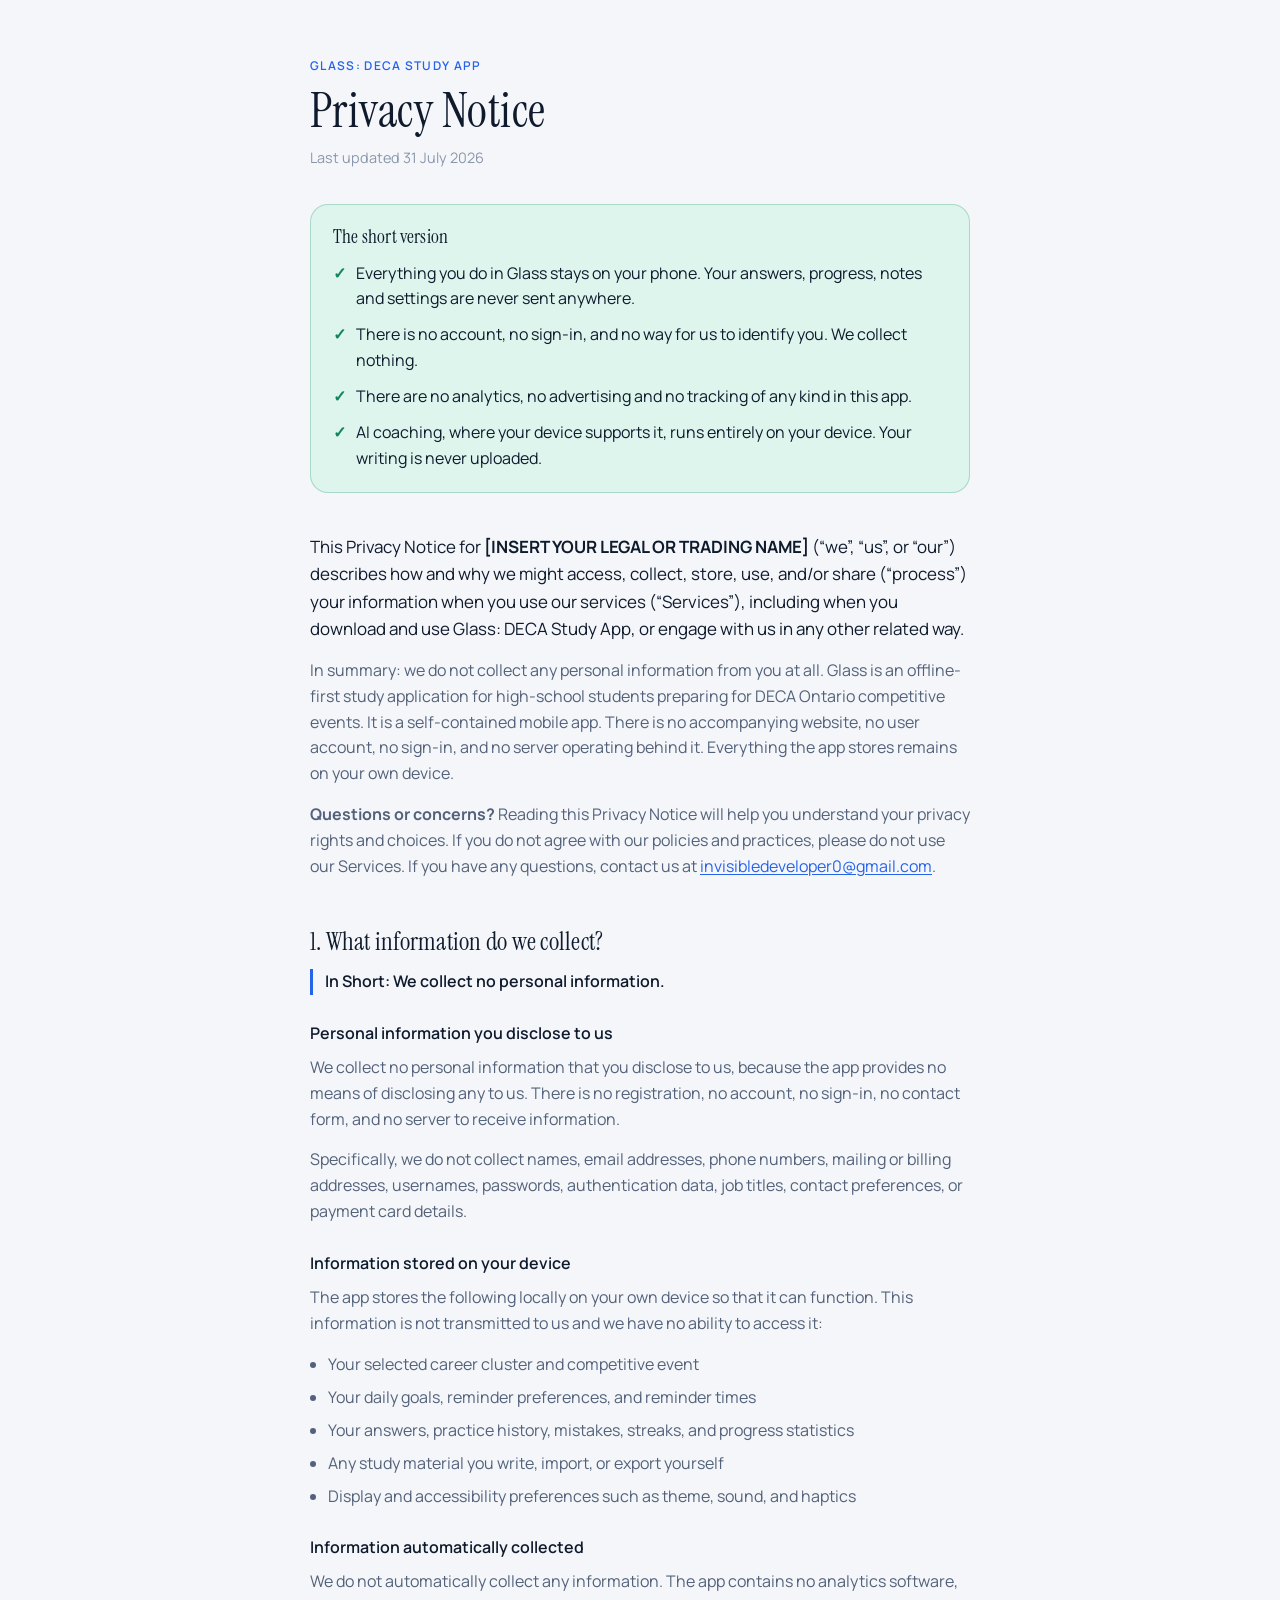
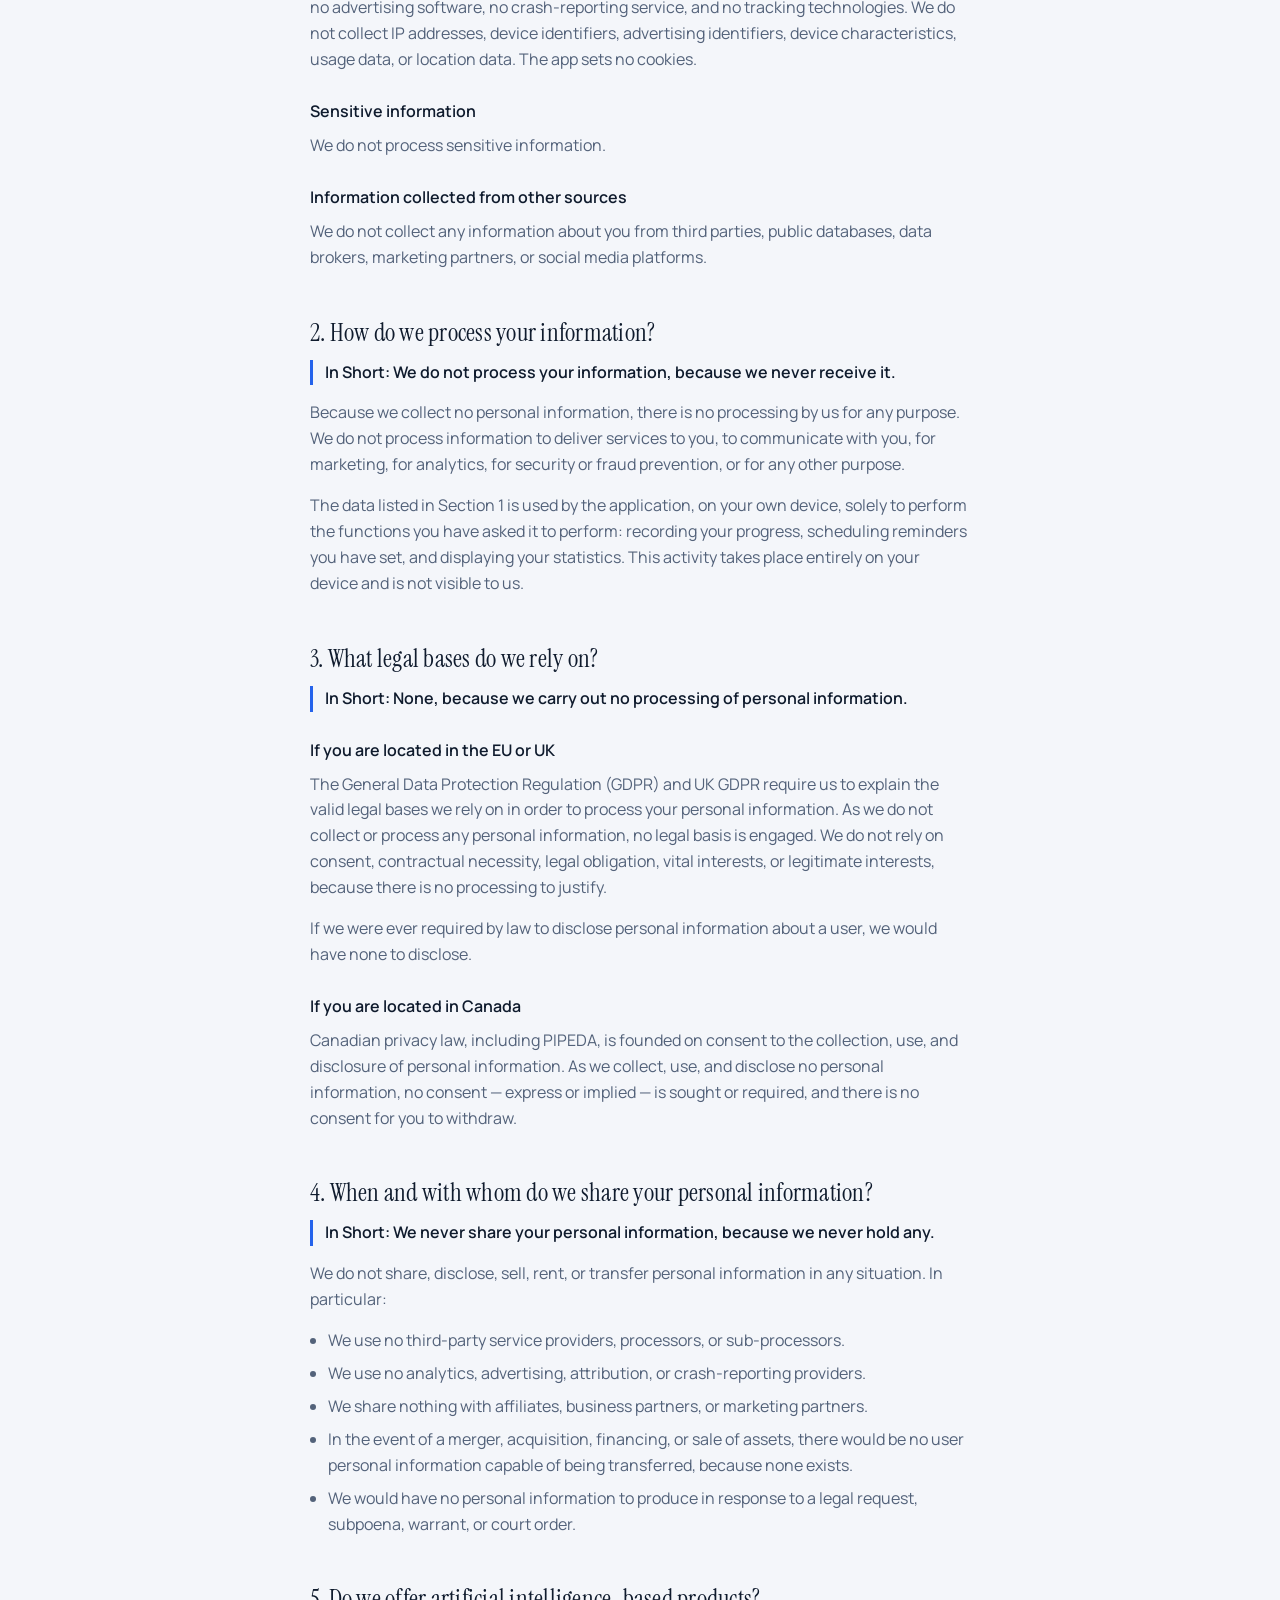
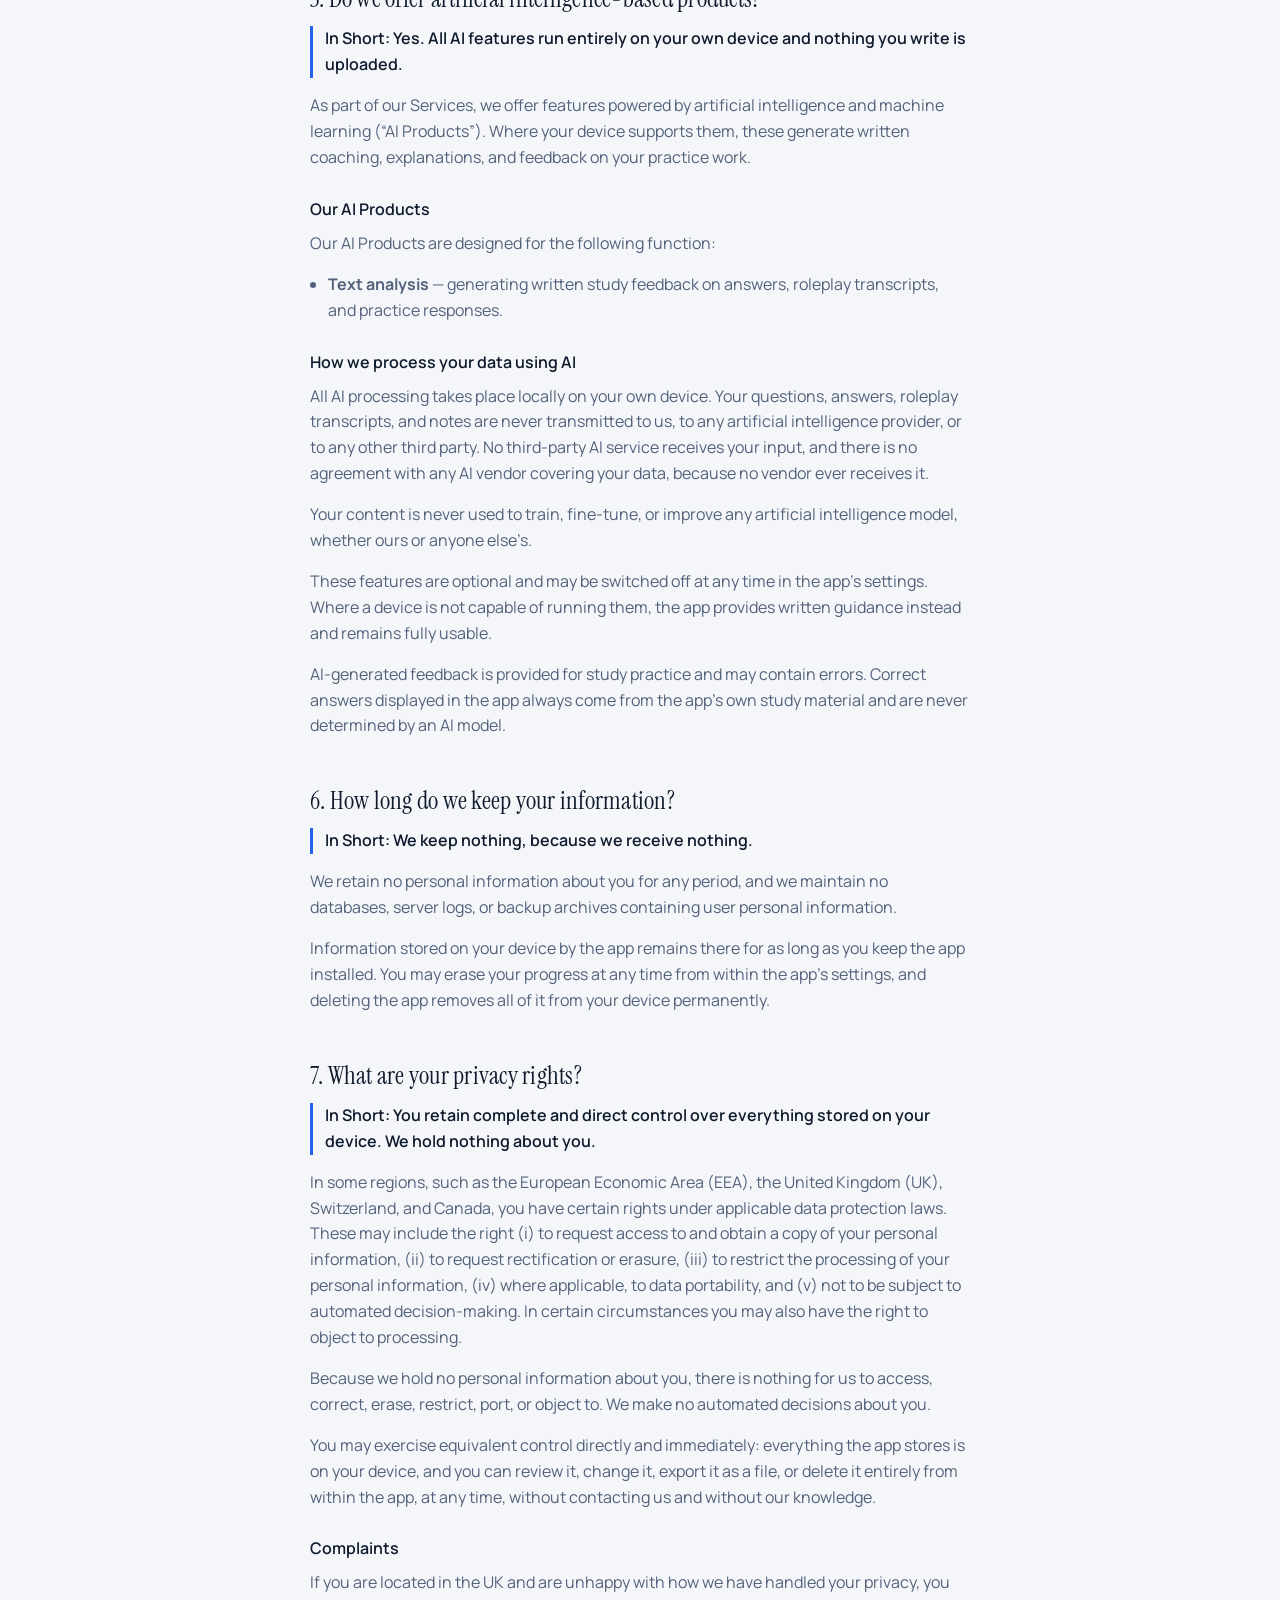
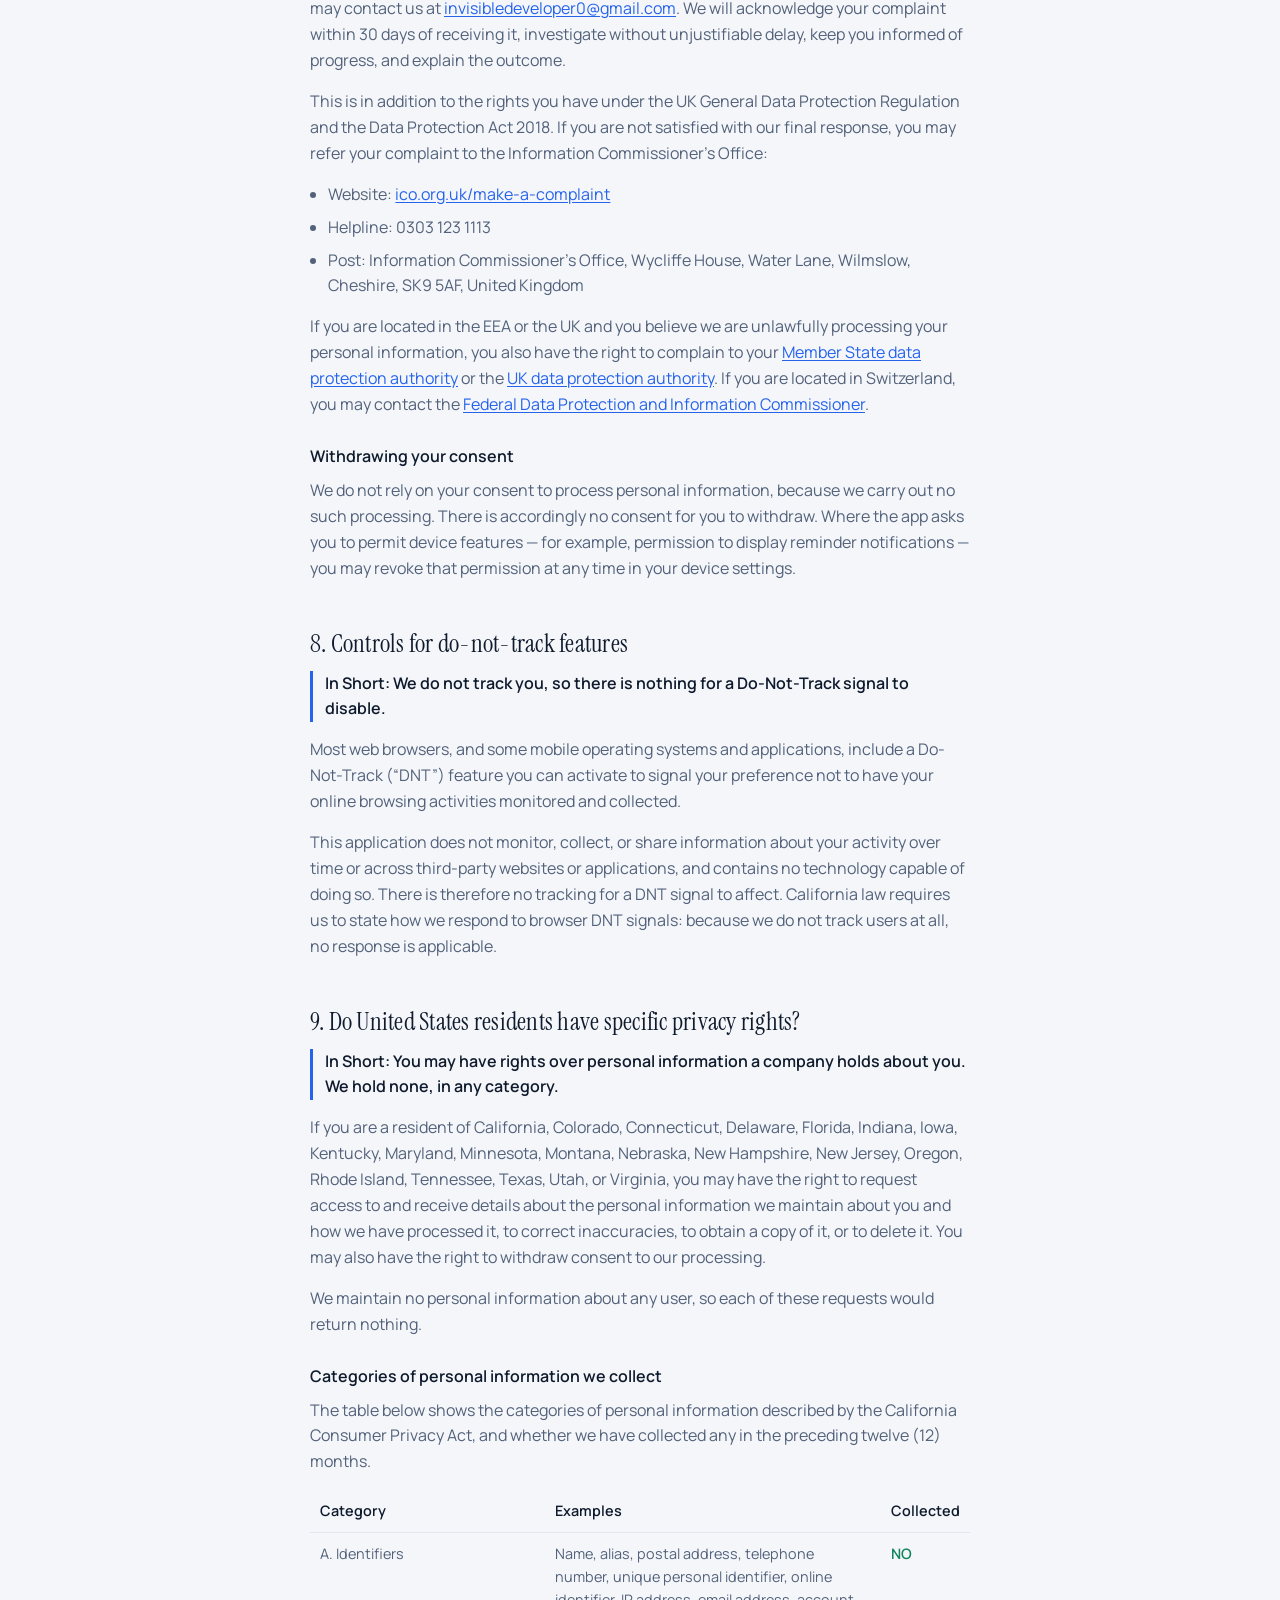
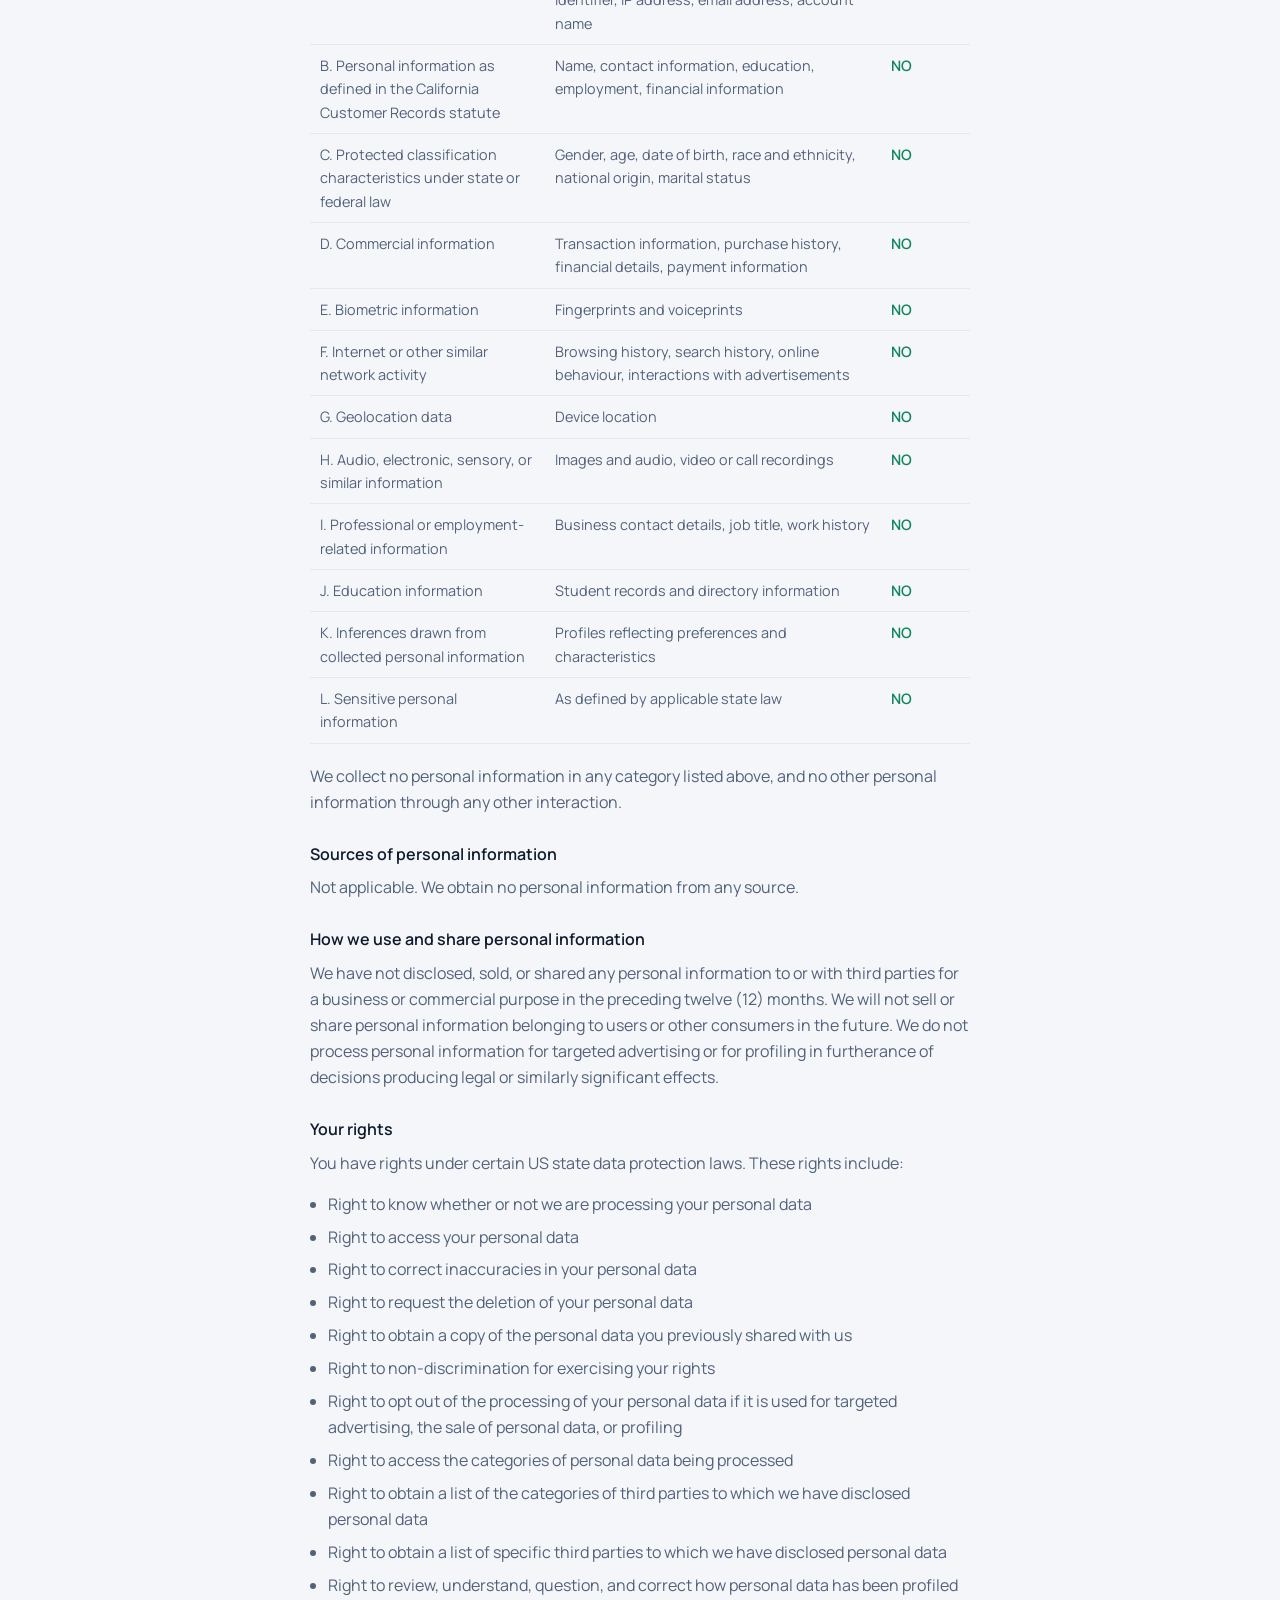
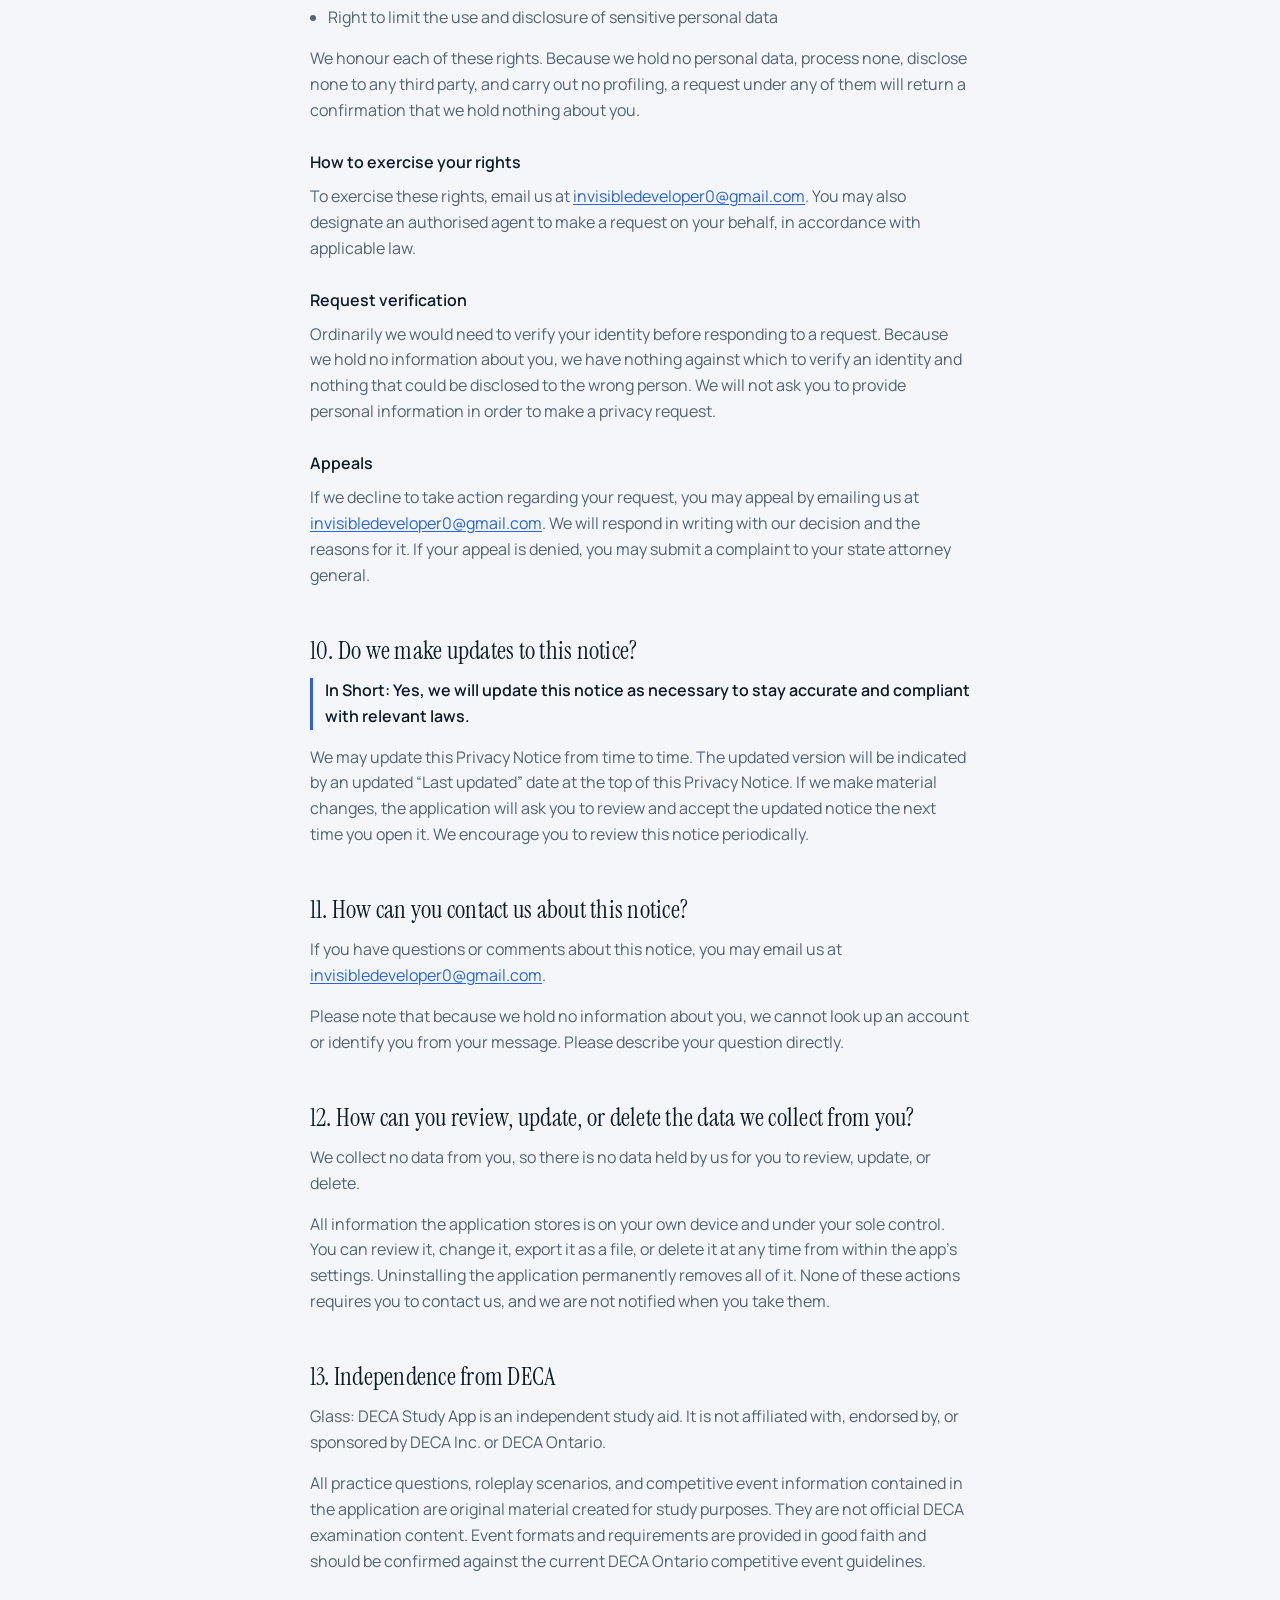
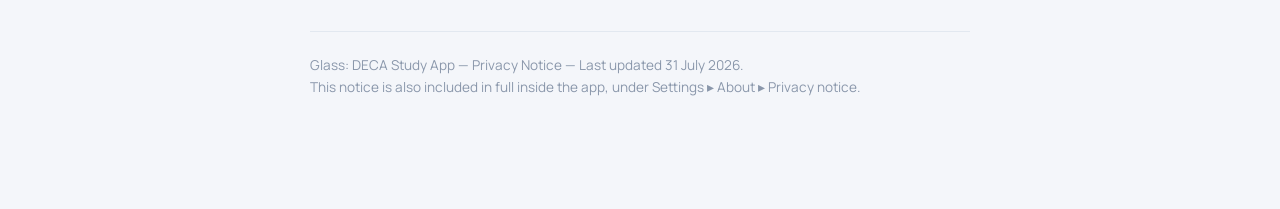
==== privacy.html @ b6ad626f "Add the privacy notice as a hosted page GitHub Pages serves this branch, so privacy.html is the publ" ====
<!doctype html>
<html lang="en">
<head>
<meta charset="utf-8">
<meta name="viewport" content="width=device-width, initial-scale=1, viewport-fit=cover">
<title>Privacy Notice — Glass: DECA Study App</title>
<meta name="description" content="Privacy notice for Glass, an offline-first DECA Ontario study app. We collect no personal information.">
<meta name="robots" content="index,follow">
<link rel="preconnect" href="https://fonts.googleapis.com">
<link rel="preconnect" href="https://fonts.gstatic.com" crossorigin>
<link href="https://fonts.googleapis.com/css2?family=Instrument+Serif&family=Manrope:wght@400;500;600&display=swap" rel="stylesheet">

<!-- Deliberately self-contained rather than linking /web/app.css. That file is
     the interactive preview's stylesheet and will change as the preview does;
     a privacy notice is a document Apple and users may load years from now and
     it should not be able to break. Tokens below are copied from
     Core/DesignSystem.swift, same as the preview's. -->
<style>
  :root {
    --canvas:#F4F6FA; --card:#FFFFFF; --stroke:#E2E8F0;
    --text-primary:#0F1B2D; --text-secondary:#53627A; --text-tertiary:#8A97AB;
    --accent:#2563EB; --success:#12855C; --success-soft:#DDF5EC;
    --display:'Instrument Serif',Didot,'Bodoni 72',Georgia,serif;
    --text:'Manrope',-apple-system,'SF Pro Text','Helvetica Neue',sans-serif;
  }
  @media (prefers-color-scheme: dark) {
    :root {
      --canvas:#0D1219; --card:#161E29; --stroke:#27313F;
      --text-primary:#F2F5F9; --text-secondary:#9AA8BC; --text-tertiary:#6C7A8D;
      --accent:#5B8DEF; --success:#34C793; --success-soft:#11312A;
    }
  }
  *,*::before,*::after { box-sizing:border-box; }
  html { -webkit-text-size-adjust:100%; }
  body {
    margin:0; background:var(--canvas); color:var(--text-secondary);
    font-family:var(--text); font-size:16px; line-height:1.62;
    -webkit-font-smoothing:antialiased;
  }
  .wrap { max-width:44rem; margin:0 auto; padding:56px 22px 96px; }

  .eyebrow {
    font-size:.75rem; font-weight:600; letter-spacing:.11em; text-transform:uppercase;
    color:var(--accent); margin:0 0 10px;
  }
  h1 {
    font-family:var(--display); font-weight:400; font-size:clamp(2.2rem,6vw,3rem);
    line-height:1.1; color:var(--text-primary); margin:0 0 8px; letter-spacing:.01em;
  }
  .updated { font-size:.9rem; color:var(--text-tertiary); margin:0 0 34px; }

  h2 {
    font-family:var(--display); font-weight:400; font-size:1.55rem; line-height:1.25;
    color:var(--text-primary); margin:46px 0 12px; letter-spacing:.01em;
  }
  h3 {
    font-size:1rem; font-weight:600; color:var(--text-primary); margin:26px 0 8px;
  }
  p { margin:0 0 15px; }
  a { color:var(--accent); text-decoration:underline; text-underline-offset:2px; word-break:break-word; }

  ul { margin:0 0 15px; padding-left:1.15rem; }
  li { margin:0 0 7px; }

  .short {
    background:var(--success-soft); border:1px solid color-mix(in srgb,var(--success) 26%,transparent);
    border-radius:18px; padding:20px 22px; margin:0 0 40px;
  }
  .short h2 { margin:0 0 12px; font-size:1.2rem; }
  .short ul { list-style:none; padding:0; margin:0; }
  .short li { display:flex; gap:10px; align-items:flex-start; margin-bottom:10px; color:var(--text-primary); }
  .short li::before { content:"✓"; color:var(--success); font-weight:700; flex:none; line-height:1.6; }
  .short li:last-child { margin-bottom:0; }

  .lede { font-size:1.06rem; color:var(--text-primary); }
  .inshort {
    font-weight:600; color:var(--text-primary);
    border-left:3px solid var(--accent); padding-left:12px; margin:0 0 15px;
  }

  table { width:100%; border-collapse:collapse; margin:14px 0 20px; font-size:.9rem; }
  th, td { text-align:left; padding:9px 10px; border-bottom:1px solid var(--stroke); vertical-align:top; }
  th { color:var(--text-primary); font-weight:600; }
  td.no { color:var(--success); font-weight:600; white-space:nowrap; }

  footer {
    margin-top:56px; padding-top:22px; border-top:1px solid var(--stroke);
    font-size:.85rem; color:var(--text-tertiary);
  }
  @media print { body { background:#fff; } .wrap { padding:0; max-width:none; } }
</style>
</head>
<body>
<main class="wrap">

  <p class="eyebrow">Glass: DECA Study App</p>
  <h1>Privacy Notice</h1>
  <p class="updated">Last updated 31 July 2026</p>

  <div class="short">
    <h2>The short version</h2>
    <ul>
      <li>Everything you do in Glass stays on your phone. Your answers, progress, notes and settings are never sent anywhere.</li>
      <li>There is no account, no sign-in, and no way for us to identify you. We collect nothing.</li>
      <li>There are no analytics, no advertising and no tracking of any kind in this app.</li>
      <li>AI coaching, where your device supports it, runs entirely on your device. Your writing is never uploaded.</li>
    </ul>
  </div>

  <p class="lede">This Privacy Notice for <strong>[INSERT YOUR LEGAL OR TRADING NAME]</strong> (“we”, “us”, or “our”) describes how and why we might access, collect, store, use, and/or share (“process”) your information when you use our services (“Services”), including when you download and use Glass: DECA Study App, or engage with us in any other related way.</p>

  <p>In summary: we do not collect any personal information from you at all. Glass is an offline-first study application for high-school students preparing for DECA Ontario competitive events. It is a self-contained mobile app. There is no accompanying website, no user account, no sign-in, and no server operating behind it. Everything the app stores remains on your own device.</p>

  <p><strong>Questions or concerns?</strong> Reading this Privacy Notice will help you understand your privacy rights and choices. If you do not agree with our policies and practices, please do not use our Services. If you have any questions, contact us at <a href="mailto:invisibledeveloper0@gmail.com">invisibledeveloper0@gmail.com</a>.</p>

  <h2>1. What information do we collect?</h2>
  <p class="inshort">In Short: We collect no personal information.</p>
  <h3>Personal information you disclose to us</h3>
  <p>We collect no personal information that you disclose to us, because the app provides no means of disclosing any to us. There is no registration, no account, no sign-in, no contact form, and no server to receive information.</p>
  <p>Specifically, we do not collect names, email addresses, phone numbers, mailing or billing addresses, usernames, passwords, authentication data, job titles, contact preferences, or payment card details.</p>
  <h3>Information stored on your device</h3>
  <p>The app stores the following locally on your own device so that it can function. This information is not transmitted to us and we have no ability to access it:</p>
  <ul>
    <li>Your selected career cluster and competitive event</li>
    <li>Your daily goals, reminder preferences, and reminder times</li>
    <li>Your answers, practice history, mistakes, streaks, and progress statistics</li>
    <li>Any study material you write, import, or export yourself</li>
    <li>Display and accessibility preferences such as theme, sound, and haptics</li>
  </ul>
  <h3>Information automatically collected</h3>
  <p>We do not automatically collect any information. The app contains no analytics software, no advertising software, no crash-reporting service, and no tracking technologies. We do not collect IP addresses, device identifiers, advertising identifiers, device characteristics, usage data, or location data. The app sets no cookies.</p>
  <h3>Sensitive information</h3>
  <p>We do not process sensitive information.</p>
  <h3>Information collected from other sources</h3>
  <p>We do not collect any information about you from third parties, public databases, data brokers, marketing partners, or social media platforms.</p>

  <h2>2. How do we process your information?</h2>
  <p class="inshort">In Short: We do not process your information, because we never receive it.</p>
  <p>Because we collect no personal information, there is no processing by us for any purpose. We do not process information to deliver services to you, to communicate with you, for marketing, for analytics, for security or fraud prevention, or for any other purpose.</p>
  <p>The data listed in Section 1 is used by the application, on your own device, solely to perform the functions you have asked it to perform: recording your progress, scheduling reminders you have set, and displaying your statistics. This activity takes place entirely on your device and is not visible to us.</p>

  <h2>3. What legal bases do we rely on?</h2>
  <p class="inshort">In Short: None, because we carry out no processing of personal information.</p>
  <h3>If you are located in the EU or UK</h3>
  <p>The General Data Protection Regulation (GDPR) and UK GDPR require us to explain the valid legal bases we rely on in order to process your personal information. As we do not collect or process any personal information, no legal basis is engaged. We do not rely on consent, contractual necessity, legal obligation, vital interests, or legitimate interests, because there is no processing to justify.</p>
  <p>If we were ever required by law to disclose personal information about a user, we would have none to disclose.</p>
  <h3>If you are located in Canada</h3>
  <p>Canadian privacy law, including PIPEDA, is founded on consent to the collection, use, and disclosure of personal information. As we collect, use, and disclose no personal information, no consent — express or implied — is sought or required, and there is no consent for you to withdraw.</p>

  <h2>4. When and with whom do we share your personal information?</h2>
  <p class="inshort">In Short: We never share your personal information, because we never hold any.</p>
  <p>We do not share, disclose, sell, rent, or transfer personal information in any situation. In particular:</p>
  <ul>
    <li>We use no third-party service providers, processors, or sub-processors.</li>
    <li>We use no analytics, advertising, attribution, or crash-reporting providers.</li>
    <li>We share nothing with affiliates, business partners, or marketing partners.</li>
    <li>In the event of a merger, acquisition, financing, or sale of assets, there would be no user personal information capable of being transferred, because none exists.</li>
    <li>We would have no personal information to produce in response to a legal request, subpoena, warrant, or court order.</li>
  </ul>

  <h2>5. Do we offer artificial intelligence-based products?</h2>
  <p class="inshort">In Short: Yes. All AI features run entirely on your own device and nothing you write is uploaded.</p>
  <p>As part of our Services, we offer features powered by artificial intelligence and machine learning (“AI Products”). Where your device supports them, these generate written coaching, explanations, and feedback on your practice work.</p>
  <h3>Our AI Products</h3>
  <p>Our AI Products are designed for the following function:</p>
  <ul><li><strong>Text analysis</strong> — generating written study feedback on answers, roleplay transcripts, and practice responses.</li></ul>
  <h3>How we process your data using AI</h3>
  <p>All AI processing takes place locally on your own device. Your questions, answers, roleplay transcripts, and notes are never transmitted to us, to any artificial intelligence provider, or to any other third party. No third-party AI service receives your input, and there is no agreement with any AI vendor covering your data, because no vendor ever receives it.</p>
  <p>Your content is never used to train, fine-tune, or improve any artificial intelligence model, whether ours or anyone else’s.</p>
  <p>These features are optional and may be switched off at any time in the app’s settings. Where a device is not capable of running them, the app provides written guidance instead and remains fully usable.</p>
  <p>AI-generated feedback is provided for study practice and may contain errors. Correct answers displayed in the app always come from the app’s own study material and are never determined by an AI model.</p>

  <h2>6. How long do we keep your information?</h2>
  <p class="inshort">In Short: We keep nothing, because we receive nothing.</p>
  <p>We retain no personal information about you for any period, and we maintain no databases, server logs, or backup archives containing user personal information.</p>
  <p>Information stored on your device by the app remains there for as long as you keep the app installed. You may erase your progress at any time from within the app’s settings, and deleting the app removes all of it from your device permanently.</p>

  <h2>7. What are your privacy rights?</h2>
  <p class="inshort">In Short: You retain complete and direct control over everything stored on your device. We hold nothing about you.</p>
  <p>In some regions, such as the European Economic Area (EEA), the United Kingdom (UK), Switzerland, and Canada, you have certain rights under applicable data protection laws. These may include the right (i) to request access to and obtain a copy of your personal information, (ii) to request rectification or erasure, (iii) to restrict the processing of your personal information, (iv) where applicable, to data portability, and (v) not to be subject to automated decision-making. In certain circumstances you may also have the right to object to processing.</p>
  <p>Because we hold no personal information about you, there is nothing for us to access, correct, erase, restrict, port, or object to. We make no automated decisions about you.</p>
  <p>You may exercise equivalent control directly and immediately: everything the app stores is on your device, and you can review it, change it, export it as a file, or delete it entirely from within the app, at any time, without contacting us and without our knowledge.</p>
  <h3>Complaints</h3>
  <p>If you are located in the UK and are unhappy with how we have handled your privacy, you may contact us at <a href="mailto:invisibledeveloper0@gmail.com">invisibledeveloper0@gmail.com</a>. We will acknowledge your complaint within 30 days of receiving it, investigate without unjustifiable delay, keep you informed of progress, and explain the outcome.</p>
  <p>This is in addition to the rights you have under the UK General Data Protection Regulation and the Data Protection Act 2018. If you are not satisfied with our final response, you may refer your complaint to the Information Commissioner’s Office:</p>
  <ul>
    <li>Website: <a href="https://ico.org.uk/make-a-complaint" rel="noopener">ico.org.uk/make-a-complaint</a></li>
    <li>Helpline: 0303 123 1113</li>
    <li>Post: Information Commissioner’s Office, Wycliffe House, Water Lane, Wilmslow, Cheshire, SK9 5AF, United Kingdom</li>
  </ul>
  <p>If you are located in the EEA or the UK and you believe we are unlawfully processing your personal information, you also have the right to complain to your <a href="https://ec.europa.eu/justice/data-protection/bodies/authorities/index_en.htm" rel="noopener">Member State data protection authority</a> or the <a href="https://ico.org.uk/make-a-complaint/data-protection-complaints/" rel="noopener">UK data protection authority</a>. If you are located in Switzerland, you may contact the <a href="https://www.edoeb.admin.ch/edoeb/en/home.html" rel="noopener">Federal Data Protection and Information Commissioner</a>.</p>
  <h3>Withdrawing your consent</h3>
  <p>We do not rely on your consent to process personal information, because we carry out no such processing. There is accordingly no consent for you to withdraw. Where the app asks you to permit device features — for example, permission to display reminder notifications — you may revoke that permission at any time in your device settings.</p>

  <h2>8. Controls for do-not-track features</h2>
  <p class="inshort">In Short: We do not track you, so there is nothing for a Do-Not-Track signal to disable.</p>
  <p>Most web browsers, and some mobile operating systems and applications, include a Do-Not-Track (“DNT”) feature you can activate to signal your preference not to have your online browsing activities monitored and collected.</p>
  <p>This application does not monitor, collect, or share information about your activity over time or across third-party websites or applications, and contains no technology capable of doing so. There is therefore no tracking for a DNT signal to affect. California law requires us to state how we respond to browser DNT signals: because we do not track users at all, no response is applicable.</p>

  <h2>9. Do United States residents have specific privacy rights?</h2>
  <p class="inshort">In Short: You may have rights over personal information a company holds about you. We hold none, in any category.</p>
  <p>If you are a resident of California, Colorado, Connecticut, Delaware, Florida, Indiana, Iowa, Kentucky, Maryland, Minnesota, Montana, Nebraska, New Hampshire, New Jersey, Oregon, Rhode Island, Tennessee, Texas, Utah, or Virginia, you may have the right to request access to and receive details about the personal information we maintain about you and how we have processed it, to correct inaccuracies, to obtain a copy of it, or to delete it. You may also have the right to withdraw consent to our processing.</p>
  <p>We maintain no personal information about any user, so each of these requests would return nothing.</p>
  <h3>Categories of personal information we collect</h3>
  <p>The table below shows the categories of personal information described by the California Consumer Privacy Act, and whether we have collected any in the preceding twelve (12) months.</p>
  <table>
    <thead><tr><th>Category</th><th>Examples</th><th>Collected</th></tr></thead>
    <tbody>
      <tr><td>A. Identifiers</td><td>Name, alias, postal address, telephone number, unique personal identifier, online identifier, IP address, email address, account name</td><td class="no">NO</td></tr>
      <tr><td>B. Personal information as defined in the California Customer Records statute</td><td>Name, contact information, education, employment, financial information</td><td class="no">NO</td></tr>
      <tr><td>C. Protected classification characteristics under state or federal law</td><td>Gender, age, date of birth, race and ethnicity, national origin, marital status</td><td class="no">NO</td></tr>
      <tr><td>D. Commercial information</td><td>Transaction information, purchase history, financial details, payment information</td><td class="no">NO</td></tr>
      <tr><td>E. Biometric information</td><td>Fingerprints and voiceprints</td><td class="no">NO</td></tr>
      <tr><td>F. Internet or other similar network activity</td><td>Browsing history, search history, online behaviour, interactions with advertisements</td><td class="no">NO</td></tr>
      <tr><td>G. Geolocation data</td><td>Device location</td><td class="no">NO</td></tr>
      <tr><td>H. Audio, electronic, sensory, or similar information</td><td>Images and audio, video or call recordings</td><td class="no">NO</td></tr>
      <tr><td>I. Professional or employment-related information</td><td>Business contact details, job title, work history</td><td class="no">NO</td></tr>
      <tr><td>J. Education information</td><td>Student records and directory information</td><td class="no">NO</td></tr>
      <tr><td>K. Inferences drawn from collected personal information</td><td>Profiles reflecting preferences and characteristics</td><td class="no">NO</td></tr>
      <tr><td>L. Sensitive personal information</td><td>As defined by applicable state law</td><td class="no">NO</td></tr>
    </tbody>
  </table>
  <p>We collect no personal information in any category listed above, and no other personal information through any other interaction.</p>
  <h3>Sources of personal information</h3>
  <p>Not applicable. We obtain no personal information from any source.</p>
  <h3>How we use and share personal information</h3>
  <p>We have not disclosed, sold, or shared any personal information to or with third parties for a business or commercial purpose in the preceding twelve (12) months. We will not sell or share personal information belonging to users or other consumers in the future. We do not process personal information for targeted advertising or for profiling in furtherance of decisions producing legal or similarly significant effects.</p>
  <h3>Your rights</h3>
  <p>You have rights under certain US state data protection laws. These rights include:</p>
  <ul>
    <li>Right to know whether or not we are processing your personal data</li>
    <li>Right to access your personal data</li>
    <li>Right to correct inaccuracies in your personal data</li>
    <li>Right to request the deletion of your personal data</li>
    <li>Right to obtain a copy of the personal data you previously shared with us</li>
    <li>Right to non-discrimination for exercising your rights</li>
    <li>Right to opt out of the processing of your personal data if it is used for targeted advertising, the sale of personal data, or profiling</li>
    <li>Right to access the categories of personal data being processed</li>
    <li>Right to obtain a list of the categories of third parties to which we have disclosed personal data</li>
    <li>Right to obtain a list of specific third parties to which we have disclosed personal data</li>
    <li>Right to review, understand, question, and correct how personal data has been profiled</li>
    <li>Right to limit the use and disclosure of sensitive personal data</li>
  </ul>
  <p>We honour each of these rights. Because we hold no personal data, process none, disclose none to any third party, and carry out no profiling, a request under any of them will return a confirmation that we hold nothing about you.</p>
  <h3>How to exercise your rights</h3>
  <p>To exercise these rights, email us at <a href="mailto:invisibledeveloper0@gmail.com">invisibledeveloper0@gmail.com</a>. You may also designate an authorised agent to make a request on your behalf, in accordance with applicable law.</p>
  <h3>Request verification</h3>
  <p>Ordinarily we would need to verify your identity before responding to a request. Because we hold no information about you, we have nothing against which to verify an identity and nothing that could be disclosed to the wrong person. We will not ask you to provide personal information in order to make a privacy request.</p>
  <h3>Appeals</h3>
  <p>If we decline to take action regarding your request, you may appeal by emailing us at <a href="mailto:invisibledeveloper0@gmail.com">invisibledeveloper0@gmail.com</a>. We will respond in writing with our decision and the reasons for it. If your appeal is denied, you may submit a complaint to your state attorney general.</p>

  <h2>10. Do we make updates to this notice?</h2>
  <p class="inshort">In Short: Yes, we will update this notice as necessary to stay accurate and compliant with relevant laws.</p>
  <p>We may update this Privacy Notice from time to time. The updated version will be indicated by an updated “Last updated” date at the top of this Privacy Notice. If we make material changes, the application will ask you to review and accept the updated notice the next time you open it. We encourage you to review this notice periodically.</p>

  <h2>11. How can you contact us about this notice?</h2>
  <p>If you have questions or comments about this notice, you may email us at <a href="mailto:invisibledeveloper0@gmail.com">invisibledeveloper0@gmail.com</a>.</p>
  <p>Please note that because we hold no information about you, we cannot look up an account or identify you from your message. Please describe your question directly.</p>

  <h2>12. How can you review, update, or delete the data we collect from you?</h2>
  <p>We collect no data from you, so there is no data held by us for you to review, update, or delete.</p>
  <p>All information the application stores is on your own device and under your sole control. You can review it, change it, export it as a file, or delete it at any time from within the app’s settings. Uninstalling the application permanently removes all of it. None of these actions requires you to contact us, and we are not notified when you take them.</p>

  <h2>13. Independence from DECA</h2>
  <p>Glass: DECA Study App is an independent study aid. It is not affiliated with, endorsed by, or sponsored by DECA Inc. or DECA Ontario.</p>
  <p>All practice questions, roleplay scenarios, and competitive event information contained in the application are original material created for study purposes. They are not official DECA examination content. Event formats and requirements are provided in good faith and should be confirmed against the current DECA Ontario competitive event guidelines.</p>

  <footer>
    <p>Glass: DECA Study App — Privacy Notice — Last updated 31 July 2026.<br>
    This notice is also included in full inside the app, under Settings ▸ About ▸ Privacy notice.</p>
  </footer>

</main>
</body>
</html>
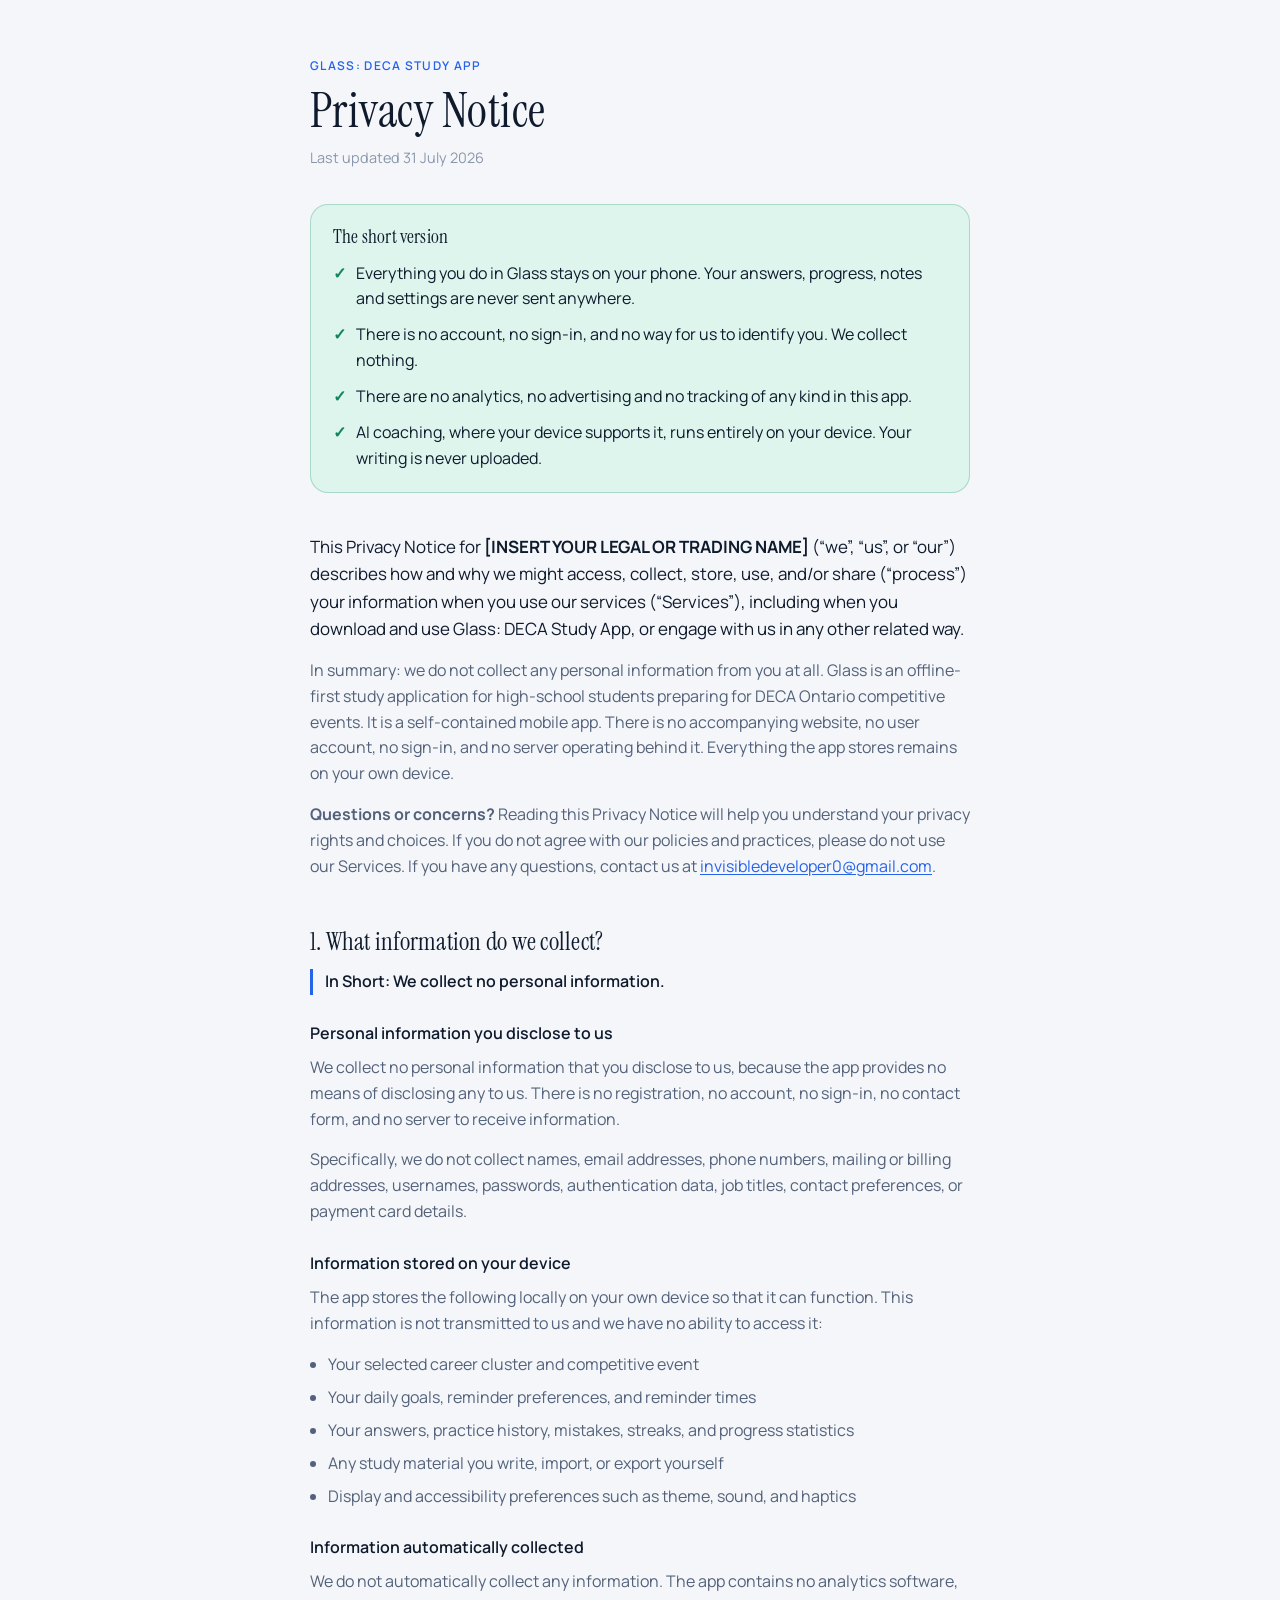
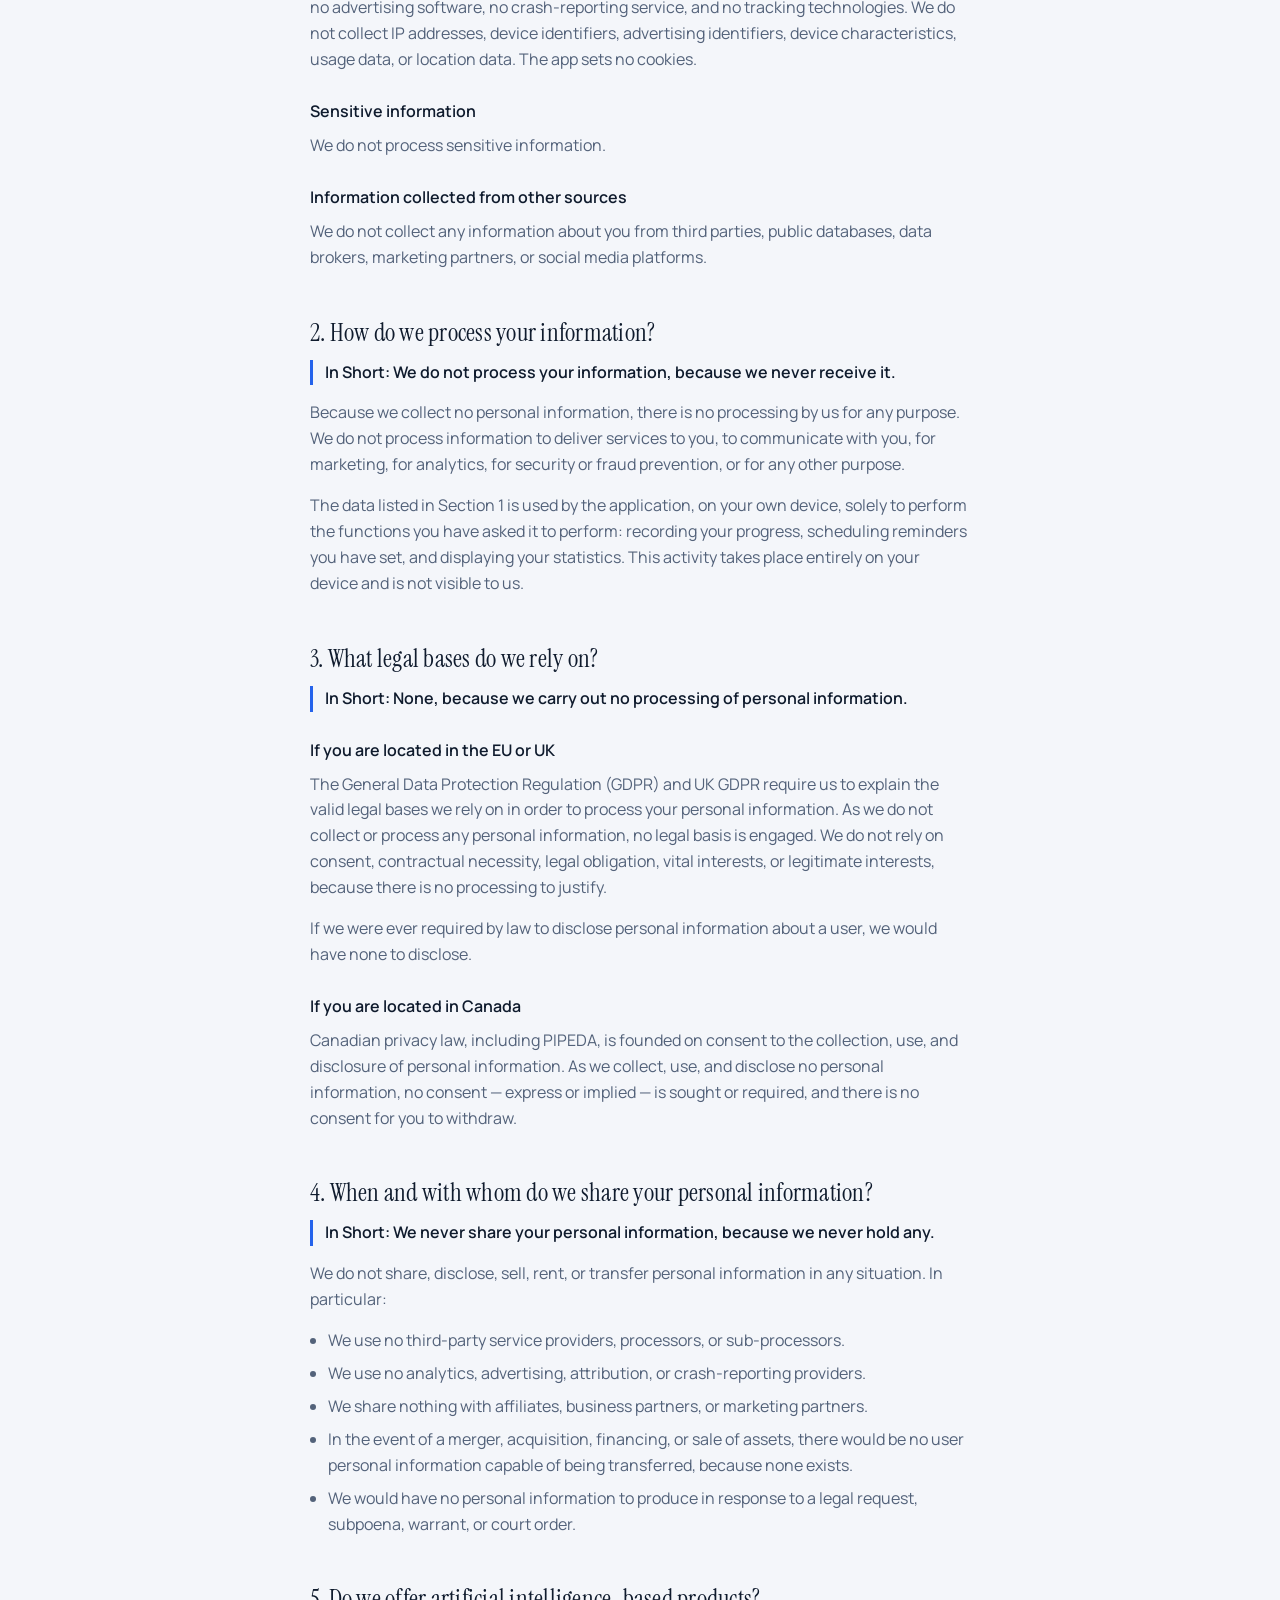
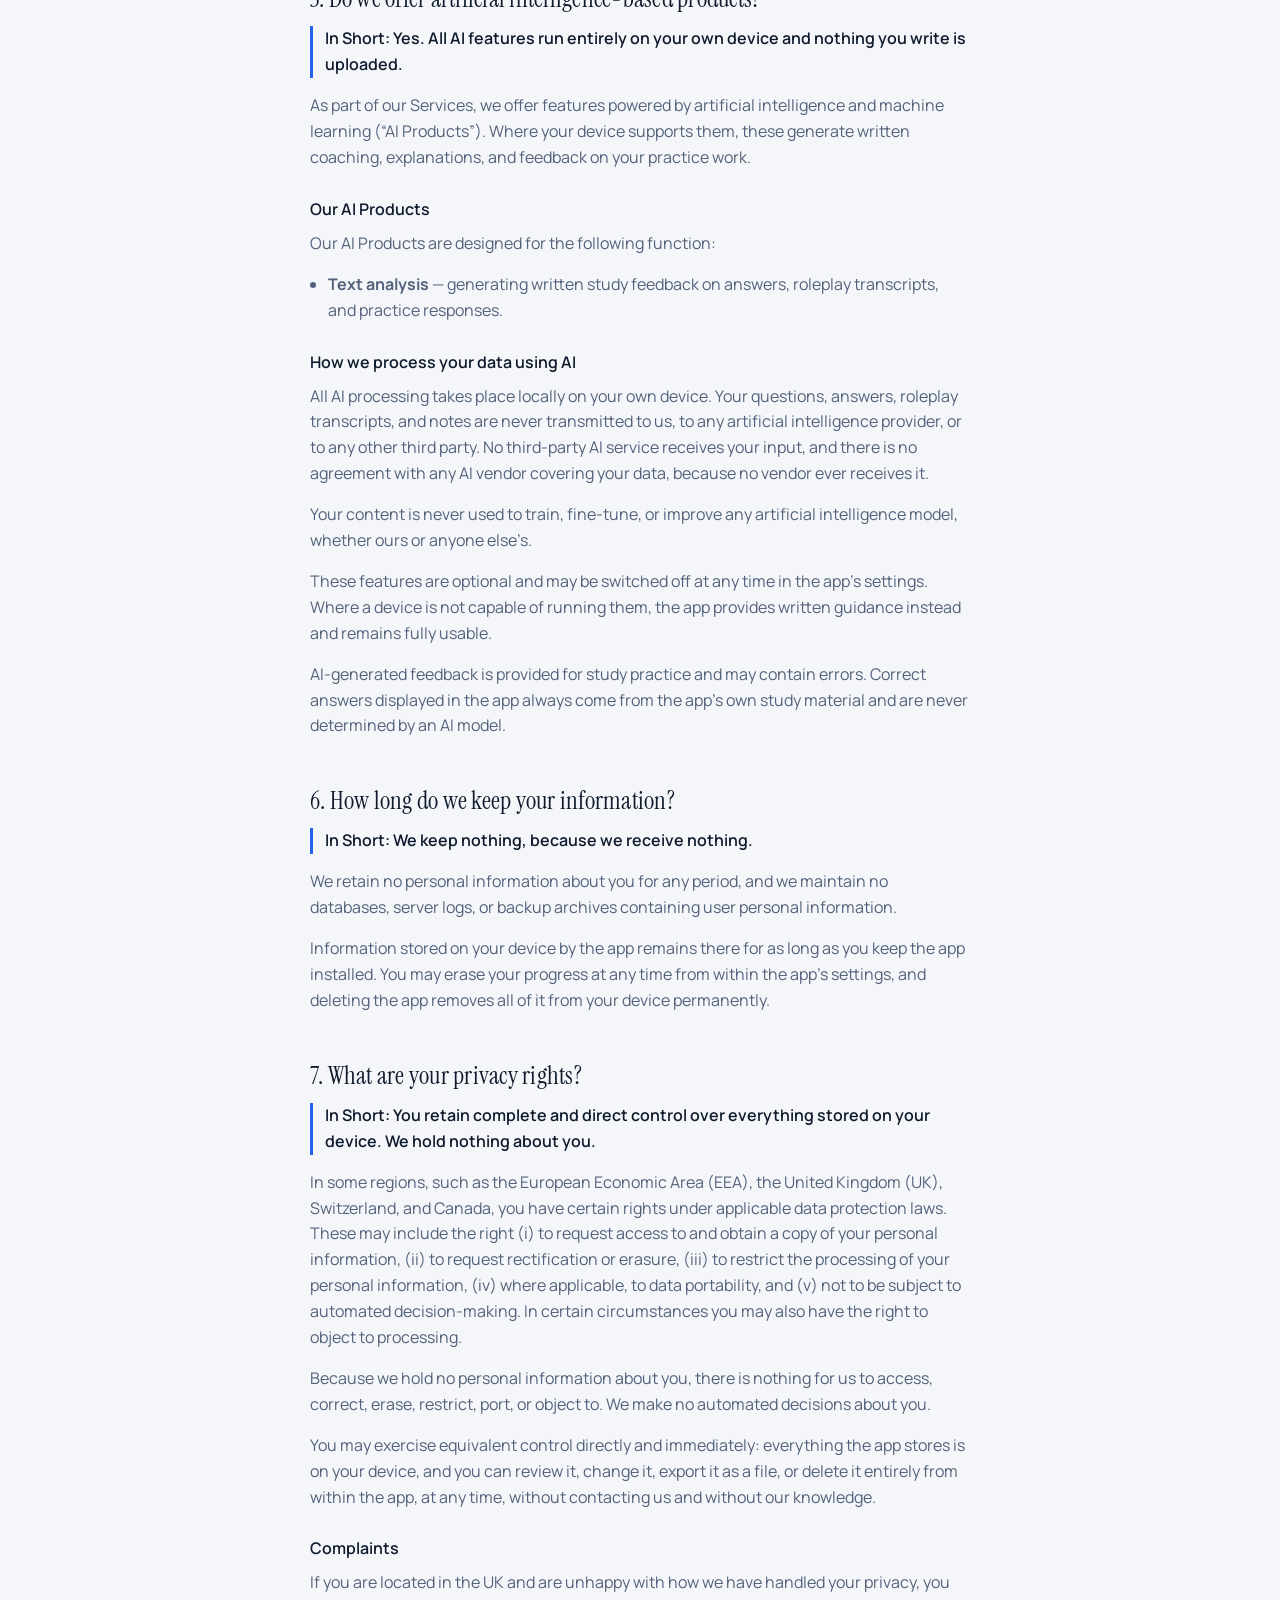
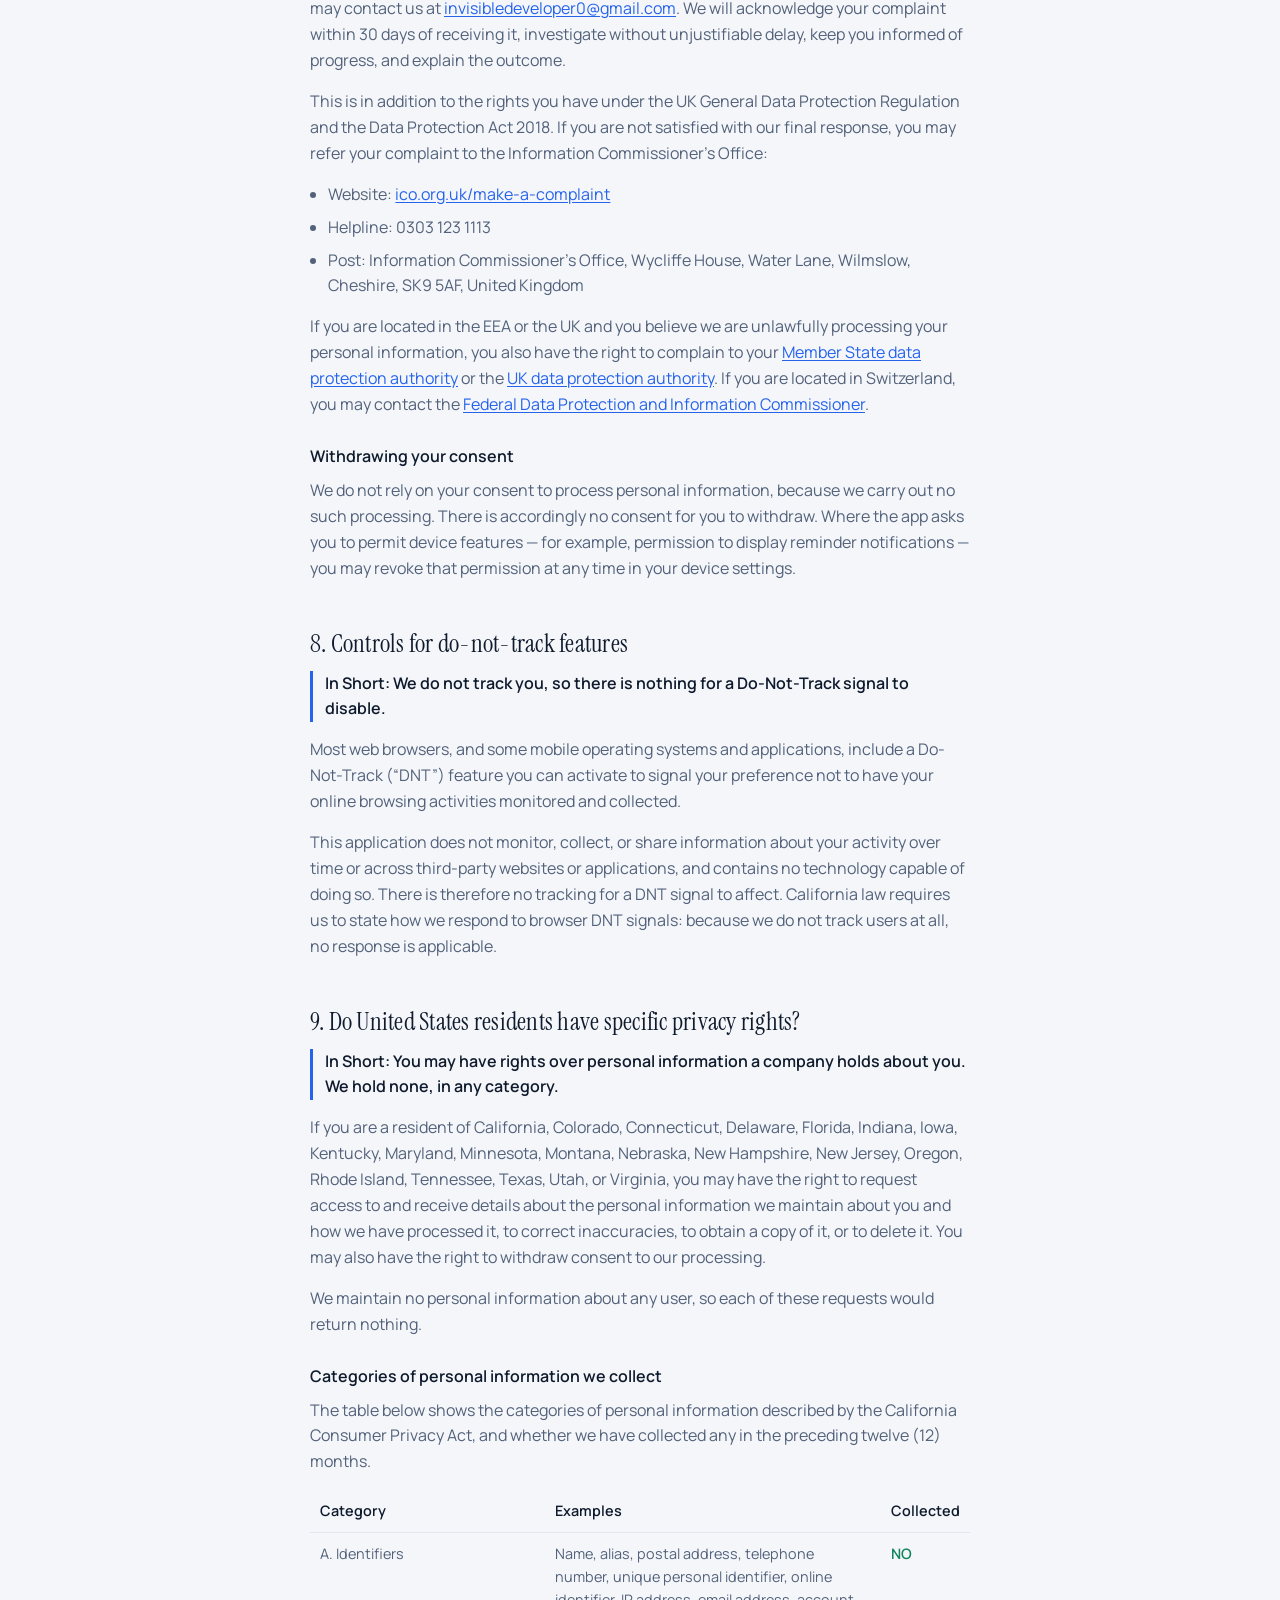
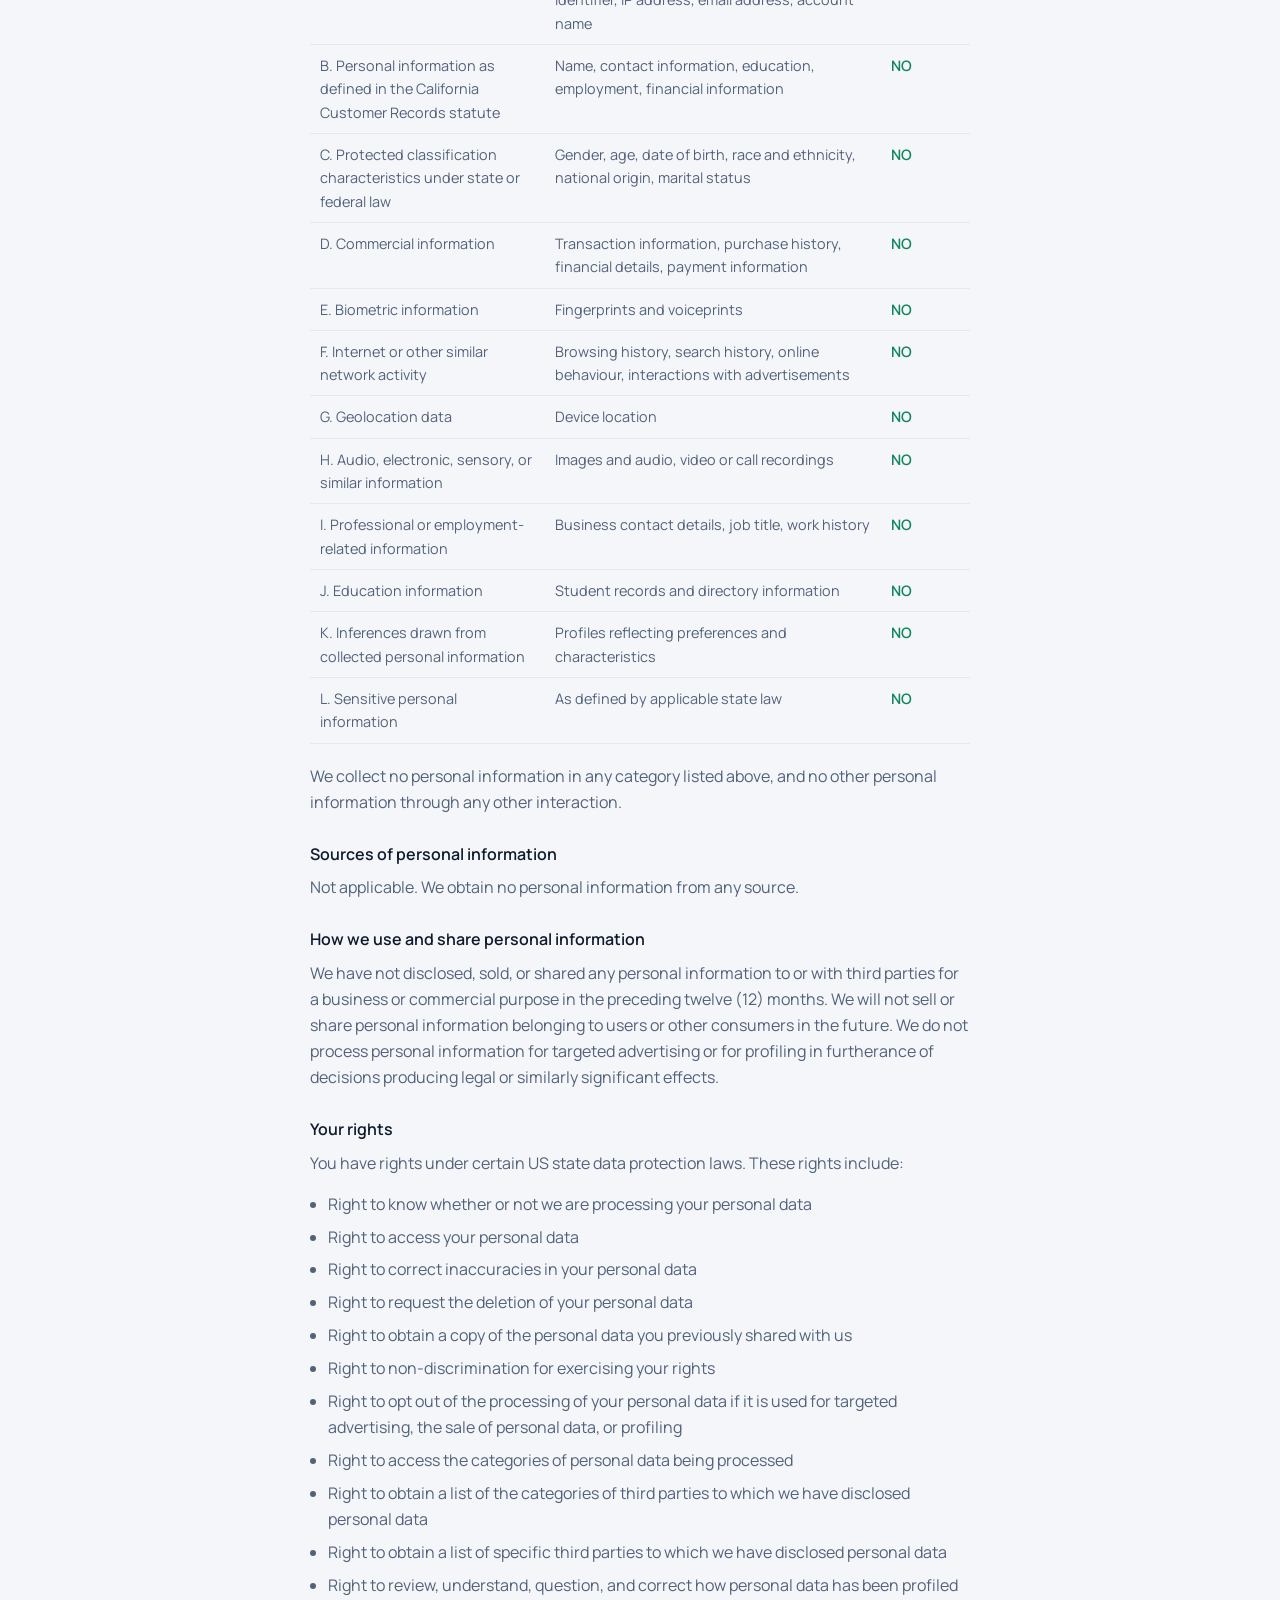
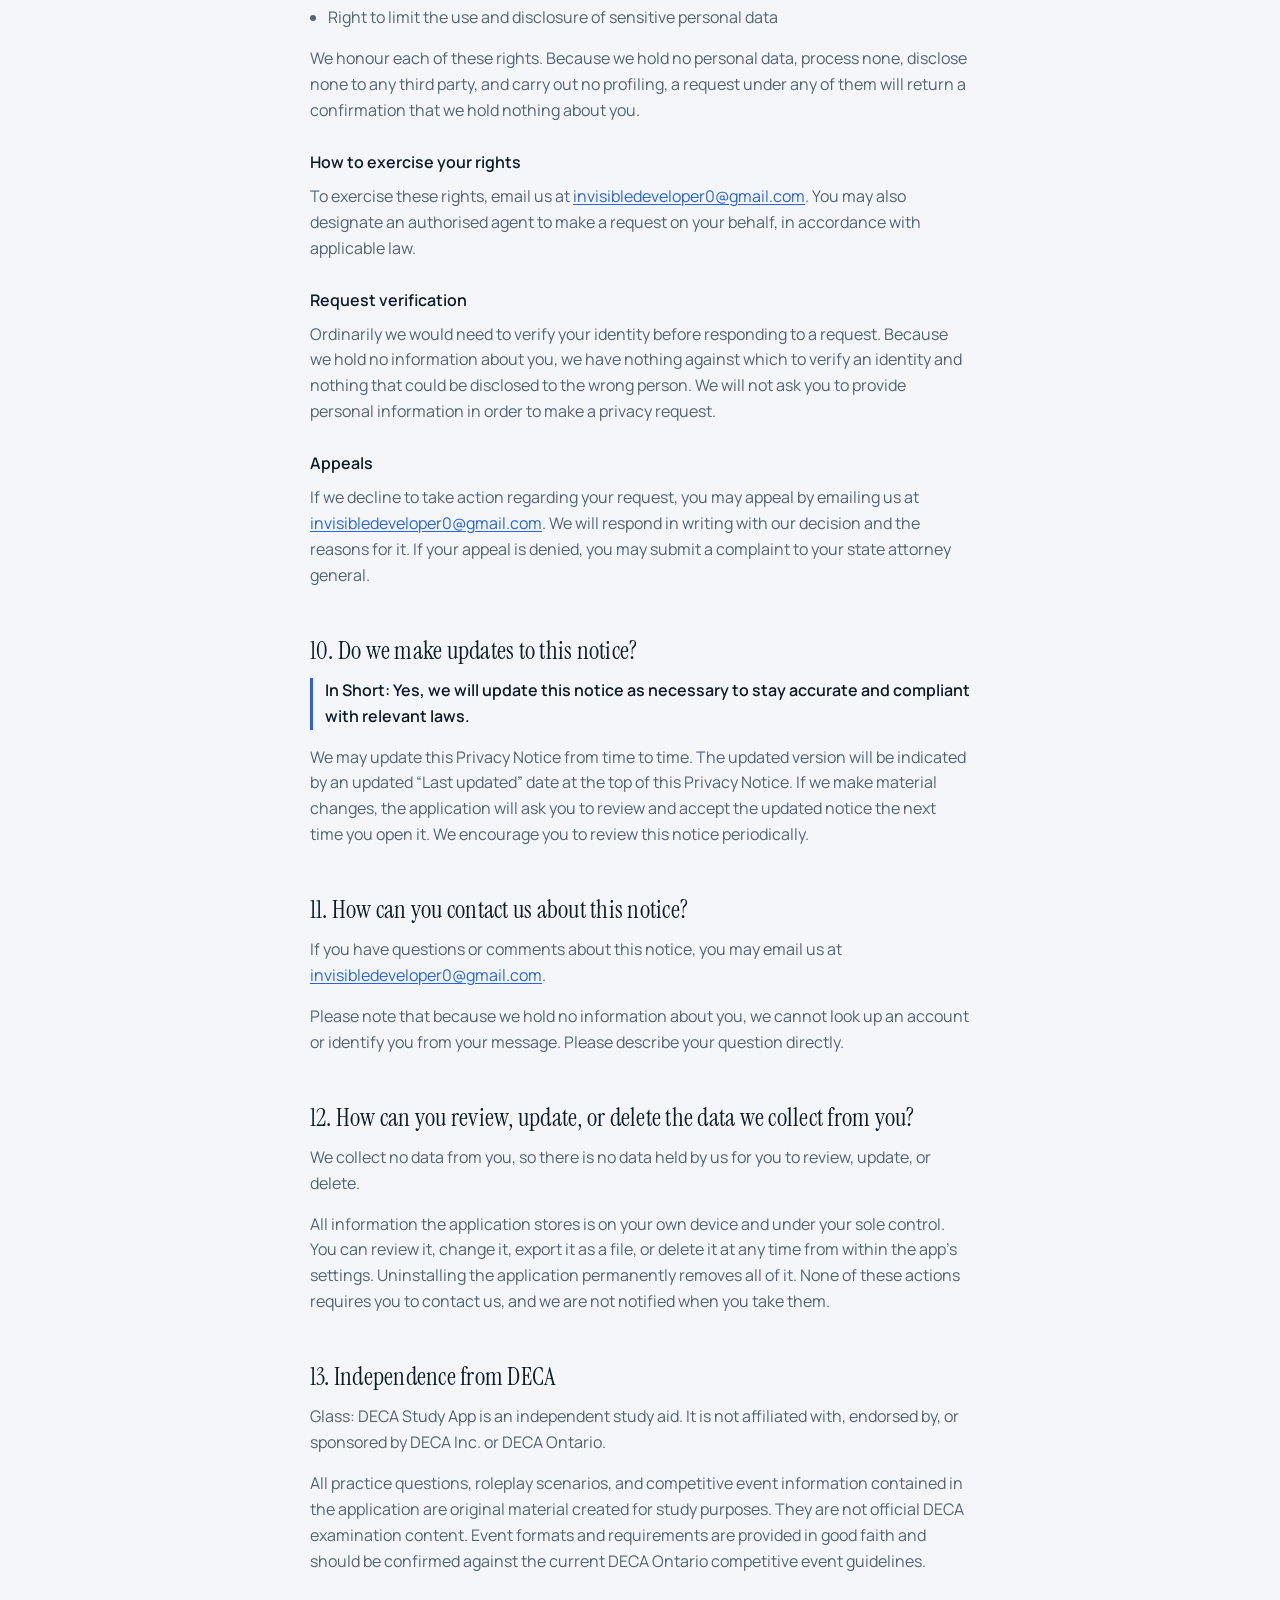
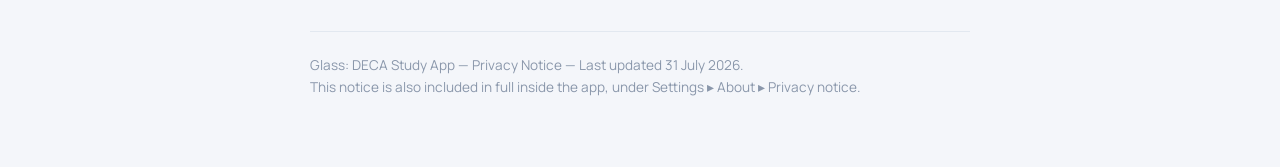
==== commit 8aef6418: "Publish the privacy notice on its own branch An orphan branch with no shared history, holding the no" ====
--- a/privacy.html
+++ b/privacy.html
@@ -2,274 +2,11 @@
 <html lang="en">
 <head>
 <meta charset="utf-8">
-<meta name="viewport" content="width=device-width, initial-scale=1, viewport-fit=cover">
 <title>Privacy Notice — Glass: DECA Study App</title>
-<meta name="description" content="Privacy notice for Glass, an offline-first DECA Ontario study app. We collect no personal information.">
-<meta name="robots" content="index,follow">
-<link rel="preconnect" href="https://fonts.googleapis.com">
-<link rel="preconnect" href="https://fonts.gstatic.com" crossorigin>
-<link href="https://fonts.googleapis.com/css2?family=Instrument+Serif&family=Manrope:wght@400;500;600&display=swap" rel="stylesheet">
-
-<!-- Deliberately self-contained rather than linking /web/app.css. That file is
-     the interactive preview's stylesheet and will change as the preview does;
-     a privacy notice is a document Apple and users may load years from now and
-     it should not be able to break. Tokens below are copied from
-     Core/DesignSystem.swift, same as the preview's. -->
-<style>
-  :root {
-    --canvas:#F4F6FA; --card:#FFFFFF; --stroke:#E2E8F0;
-    --text-primary:#0F1B2D; --text-secondary:#53627A; --text-tertiary:#8A97AB;
-    --accent:#2563EB; --success:#12855C; --success-soft:#DDF5EC;
-    --display:'Instrument Serif',Didot,'Bodoni 72',Georgia,serif;
-    --text:'Manrope',-apple-system,'SF Pro Text','Helvetica Neue',sans-serif;
-  }
-  @media (prefers-color-scheme: dark) {
-    :root {
-      --canvas:#0D1219; --card:#161E29; --stroke:#27313F;
-      --text-primary:#F2F5F9; --text-secondary:#9AA8BC; --text-tertiary:#6C7A8D;
-      --accent:#5B8DEF; --success:#34C793; --success-soft:#11312A;
-    }
-  }
-  *,*::before,*::after { box-sizing:border-box; }
-  html { -webkit-text-size-adjust:100%; }
-  body {
-    margin:0; background:var(--canvas); color:var(--text-secondary);
-    font-family:var(--text); font-size:16px; line-height:1.62;
-    -webkit-font-smoothing:antialiased;
-  }
-  .wrap { max-width:44rem; margin:0 auto; padding:56px 22px 96px; }
-
-  .eyebrow {
-    font-size:.75rem; font-weight:600; letter-spacing:.11em; text-transform:uppercase;
-    color:var(--accent); margin:0 0 10px;
-  }
-  h1 {
-    font-family:var(--display); font-weight:400; font-size:clamp(2.2rem,6vw,3rem);
-    line-height:1.1; color:var(--text-primary); margin:0 0 8px; letter-spacing:.01em;
-  }
-  .updated { font-size:.9rem; color:var(--text-tertiary); margin:0 0 34px; }
-
-  h2 {
-    font-family:var(--display); font-weight:400; font-size:1.55rem; line-height:1.25;
-    color:var(--text-primary); margin:46px 0 12px; letter-spacing:.01em;
-  }
-  h3 {
-    font-size:1rem; font-weight:600; color:var(--text-primary); margin:26px 0 8px;
-  }
-  p { margin:0 0 15px; }
-  a { color:var(--accent); text-decoration:underline; text-underline-offset:2px; word-break:break-word; }
-
-  ul { margin:0 0 15px; padding-left:1.15rem; }
-  li { margin:0 0 7px; }
-
-  .short {
-    background:var(--success-soft); border:1px solid color-mix(in srgb,var(--success) 26%,transparent);
-    border-radius:18px; padding:20px 22px; margin:0 0 40px;
-  }
-  .short h2 { margin:0 0 12px; font-size:1.2rem; }
-  .short ul { list-style:none; padding:0; margin:0; }
-  .short li { display:flex; gap:10px; align-items:flex-start; margin-bottom:10px; color:var(--text-primary); }
-  .short li::before { content:"✓"; color:var(--success); font-weight:700; flex:none; line-height:1.6; }
-  .short li:last-child { margin-bottom:0; }
-
-  .lede { font-size:1.06rem; color:var(--text-primary); }
-  .inshort {
-    font-weight:600; color:var(--text-primary);
-    border-left:3px solid var(--accent); padding-left:12px; margin:0 0 15px;
-  }
-
-  table { width:100%; border-collapse:collapse; margin:14px 0 20px; font-size:.9rem; }
-  th, td { text-align:left; padding:9px 10px; border-bottom:1px solid var(--stroke); vertical-align:top; }
-  th { color:var(--text-primary); font-weight:600; }
-  td.no { color:var(--success); font-weight:600; white-space:nowrap; }
-
-  footer {
-    margin-top:56px; padding-top:22px; border-top:1px solid var(--stroke);
-    font-size:.85rem; color:var(--text-tertiary);
-  }
-  @media print { body { background:#fff; } .wrap { padding:0; max-width:none; } }
-</style>
+<link rel="canonical" href="https://iam-invisible.github.io/Glass-DECA-App/">
+<meta http-equiv="refresh" content="0; url=./">
 </head>
 <body>
-<main class="wrap">
-
-  <p class="eyebrow">Glass: DECA Study App</p>
-  <h1>Privacy Notice</h1>
-  <p class="updated">Last updated 31 July 2026</p>
-
-  <div class="short">
-    <h2>The short version</h2>
-    <ul>
-      <li>Everything you do in Glass stays on your phone. Your answers, progress, notes and settings are never sent anywhere.</li>
-      <li>There is no account, no sign-in, and no way for us to identify you. We collect nothing.</li>
-      <li>There are no analytics, no advertising and no tracking of any kind in this app.</li>
-      <li>AI coaching, where your device supports it, runs entirely on your device. Your writing is never uploaded.</li>
-    </ul>
-  </div>
-
-  <p class="lede">This Privacy Notice for <strong>[INSERT YOUR LEGAL OR TRADING NAME]</strong> (“we”, “us”, or “our”) describes how and why we might access, collect, store, use, and/or share (“process”) your information when you use our services (“Services”), including when you download and use Glass: DECA Study App, or engage with us in any other related way.</p>
-
-  <p>In summary: we do not collect any personal information from you at all. Glass is an offline-first study application for high-school students preparing for DECA Ontario competitive events. It is a self-contained mobile app. There is no accompanying website, no user account, no sign-in, and no server operating behind it. Everything the app stores remains on your own device.</p>
-
-  <p><strong>Questions or concerns?</strong> Reading this Privacy Notice will help you understand your privacy rights and choices. If you do not agree with our policies and practices, please do not use our Services. If you have any questions, contact us at <a href="mailto:invisibledeveloper0@gmail.com">invisibledeveloper0@gmail.com</a>.</p>
-
-  <h2>1. What information do we collect?</h2>
-  <p class="inshort">In Short: We collect no personal information.</p>
-  <h3>Personal information you disclose to us</h3>
-  <p>We collect no personal information that you disclose to us, because the app provides no means of disclosing any to us. There is no registration, no account, no sign-in, no contact form, and no server to receive information.</p>
-  <p>Specifically, we do not collect names, email addresses, phone numbers, mailing or billing addresses, usernames, passwords, authentication data, job titles, contact preferences, or payment card details.</p>
-  <h3>Information stored on your device</h3>
-  <p>The app stores the following locally on your own device so that it can function. This information is not transmitted to us and we have no ability to access it:</p>
-  <ul>
-    <li>Your selected career cluster and competitive event</li>
-    <li>Your daily goals, reminder preferences, and reminder times</li>
-    <li>Your answers, practice history, mistakes, streaks, and progress statistics</li>
-    <li>Any study material you write, import, or export yourself</li>
-    <li>Display and accessibility preferences such as theme, sound, and haptics</li>
-  </ul>
-  <h3>Information automatically collected</h3>
-  <p>We do not automatically collect any information. The app contains no analytics software, no advertising software, no crash-reporting service, and no tracking technologies. We do not collect IP addresses, device identifiers, advertising identifiers, device characteristics, usage data, or location data. The app sets no cookies.</p>
-  <h3>Sensitive information</h3>
-  <p>We do not process sensitive information.</p>
-  <h3>Information collected from other sources</h3>
-  <p>We do not collect any information about you from third parties, public databases, data brokers, marketing partners, or social media platforms.</p>
-
-  <h2>2. How do we process your information?</h2>
-  <p class="inshort">In Short: We do not process your information, because we never receive it.</p>
-  <p>Because we collect no personal information, there is no processing by us for any purpose. We do not process information to deliver services to you, to communicate with you, for marketing, for analytics, for security or fraud prevention, or for any other purpose.</p>
-  <p>The data listed in Section 1 is used by the application, on your own device, solely to perform the functions you have asked it to perform: recording your progress, scheduling reminders you have set, and displaying your statistics. This activity takes place entirely on your device and is not visible to us.</p>
-
-  <h2>3. What legal bases do we rely on?</h2>
-  <p class="inshort">In Short: None, because we carry out no processing of personal information.</p>
-  <h3>If you are located in the EU or UK</h3>
-  <p>The General Data Protection Regulation (GDPR) and UK GDPR require us to explain the valid legal bases we rely on in order to process your personal information. As we do not collect or process any personal information, no legal basis is engaged. We do not rely on consent, contractual necessity, legal obligation, vital interests, or legitimate interests, because there is no processing to justify.</p>
-  <p>If we were ever required by law to disclose personal information about a user, we would have none to disclose.</p>
-  <h3>If you are located in Canada</h3>
-  <p>Canadian privacy law, including PIPEDA, is founded on consent to the collection, use, and disclosure of personal information. As we collect, use, and disclose no personal information, no consent — express or implied — is sought or required, and there is no consent for you to withdraw.</p>
-
-  <h2>4. When and with whom do we share your personal information?</h2>
-  <p class="inshort">In Short: We never share your personal information, because we never hold any.</p>
-  <p>We do not share, disclose, sell, rent, or transfer personal information in any situation. In particular:</p>
-  <ul>
-    <li>We use no third-party service providers, processors, or sub-processors.</li>
-    <li>We use no analytics, advertising, attribution, or crash-reporting providers.</li>
-    <li>We share nothing with affiliates, business partners, or marketing partners.</li>
-    <li>In the event of a merger, acquisition, financing, or sale of assets, there would be no user personal information capable of being transferred, because none exists.</li>
-    <li>We would have no personal information to produce in response to a legal request, subpoena, warrant, or court order.</li>
-  </ul>
-
-  <h2>5. Do we offer artificial intelligence-based products?</h2>
-  <p class="inshort">In Short: Yes. All AI features run entirely on your own device and nothing you write is uploaded.</p>
-  <p>As part of our Services, we offer features powered by artificial intelligence and machine learning (“AI Products”). Where your device supports them, these generate written coaching, explanations, and feedback on your practice work.</p>
-  <h3>Our AI Products</h3>
-  <p>Our AI Products are designed for the following function:</p>
-  <ul><li><strong>Text analysis</strong> — generating written study feedback on answers, roleplay transcripts, and practice responses.</li></ul>
-  <h3>How we process your data using AI</h3>
-  <p>All AI processing takes place locally on your own device. Your questions, answers, roleplay transcripts, and notes are never transmitted to us, to any artificial intelligence provider, or to any other third party. No third-party AI service receives your input, and there is no agreement with any AI vendor covering your data, because no vendor ever receives it.</p>
-  <p>Your content is never used to train, fine-tune, or improve any artificial intelligence model, whether ours or anyone else’s.</p>
-  <p>These features are optional and may be switched off at any time in the app’s settings. Where a device is not capable of running them, the app provides written guidance instead and remains fully usable.</p>
-  <p>AI-generated feedback is provided for study practice and may contain errors. Correct answers displayed in the app always come from the app’s own study material and are never determined by an AI model.</p>
-
-  <h2>6. How long do we keep your information?</h2>
-  <p class="inshort">In Short: We keep nothing, because we receive nothing.</p>
-  <p>We retain no personal information about you for any period, and we maintain no databases, server logs, or backup archives containing user personal information.</p>
-  <p>Information stored on your device by the app remains there for as long as you keep the app installed. You may erase your progress at any time from within the app’s settings, and deleting the app removes all of it from your device permanently.</p>
-
-  <h2>7. What are your privacy rights?</h2>
-  <p class="inshort">In Short: You retain complete and direct control over everything stored on your device. We hold nothing about you.</p>
-  <p>In some regions, such as the European Economic Area (EEA), the United Kingdom (UK), Switzerland, and Canada, you have certain rights under applicable data protection laws. These may include the right (i) to request access to and obtain a copy of your personal information, (ii) to request rectification or erasure, (iii) to restrict the processing of your personal information, (iv) where applicable, to data portability, and (v) not to be subject to automated decision-making. In certain circumstances you may also have the right to object to processing.</p>
-  <p>Because we hold no personal information about you, there is nothing for us to access, correct, erase, restrict, port, or object to. We make no automated decisions about you.</p>
-  <p>You may exercise equivalent control directly and immediately: everything the app stores is on your device, and you can review it, change it, export it as a file, or delete it entirely from within the app, at any time, without contacting us and without our knowledge.</p>
-  <h3>Complaints</h3>
-  <p>If you are located in the UK and are unhappy with how we have handled your privacy, you may contact us at <a href="mailto:invisibledeveloper0@gmail.com">invisibledeveloper0@gmail.com</a>. We will acknowledge your complaint within 30 days of receiving it, investigate without unjustifiable delay, keep you informed of progress, and explain the outcome.</p>
-  <p>This is in addition to the rights you have under the UK General Data Protection Regulation and the Data Protection Act 2018. If you are not satisfied with our final response, you may refer your complaint to the Information Commissioner’s Office:</p>
-  <ul>
-    <li>Website: <a href="https://ico.org.uk/make-a-complaint" rel="noopener">ico.org.uk/make-a-complaint</a></li>
-    <li>Helpline: 0303 123 1113</li>
-    <li>Post: Information Commissioner’s Office, Wycliffe House, Water Lane, Wilmslow, Cheshire, SK9 5AF, United Kingdom</li>
-  </ul>
-  <p>If you are located in the EEA or the UK and you believe we are unlawfully processing your personal information, you also have the right to complain to your <a href="https://ec.europa.eu/justice/data-protection/bodies/authorities/index_en.htm" rel="noopener">Member State data protection authority</a> or the <a href="https://ico.org.uk/make-a-complaint/data-protection-complaints/" rel="noopener">UK data protection authority</a>. If you are located in Switzerland, you may contact the <a href="https://www.edoeb.admin.ch/edoeb/en/home.html" rel="noopener">Federal Data Protection and Information Commissioner</a>.</p>
-  <h3>Withdrawing your consent</h3>
-  <p>We do not rely on your consent to process personal information, because we carry out no such processing. There is accordingly no consent for you to withdraw. Where the app asks you to permit device features — for example, permission to display reminder notifications — you may revoke that permission at any time in your device settings.</p>
-
-  <h2>8. Controls for do-not-track features</h2>
-  <p class="inshort">In Short: We do not track you, so there is nothing for a Do-Not-Track signal to disable.</p>
-  <p>Most web browsers, and some mobile operating systems and applications, include a Do-Not-Track (“DNT”) feature you can activate to signal your preference not to have your online browsing activities monitored and collected.</p>
-  <p>This application does not monitor, collect, or share information about your activity over time or across third-party websites or applications, and contains no technology capable of doing so. There is therefore no tracking for a DNT signal to affect. California law requires us to state how we respond to browser DNT signals: because we do not track users at all, no response is applicable.</p>
-
-  <h2>9. Do United States residents have specific privacy rights?</h2>
-  <p class="inshort">In Short: You may have rights over personal information a company holds about you. We hold none, in any category.</p>
-  <p>If you are a resident of California, Colorado, Connecticut, Delaware, Florida, Indiana, Iowa, Kentucky, Maryland, Minnesota, Montana, Nebraska, New Hampshire, New Jersey, Oregon, Rhode Island, Tennessee, Texas, Utah, or Virginia, you may have the right to request access to and receive details about the personal information we maintain about you and how we have processed it, to correct inaccuracies, to obtain a copy of it, or to delete it. You may also have the right to withdraw consent to our processing.</p>
-  <p>We maintain no personal information about any user, so each of these requests would return nothing.</p>
-  <h3>Categories of personal information we collect</h3>
-  <p>The table below shows the categories of personal information described by the California Consumer Privacy Act, and whether we have collected any in the preceding twelve (12) months.</p>
-  <table>
-    <thead><tr><th>Category</th><th>Examples</th><th>Collected</th></tr></thead>
-    <tbody>
-      <tr><td>A. Identifiers</td><td>Name, alias, postal address, telephone number, unique personal identifier, online identifier, IP address, email address, account name</td><td class="no">NO</td></tr>
-      <tr><td>B. Personal information as defined in the California Customer Records statute</td><td>Name, contact information, education, employment, financial information</td><td class="no">NO</td></tr>
-      <tr><td>C. Protected classification characteristics under state or federal law</td><td>Gender, age, date of birth, race and ethnicity, national origin, marital status</td><td class="no">NO</td></tr>
-      <tr><td>D. Commercial information</td><td>Transaction information, purchase history, financial details, payment information</td><td class="no">NO</td></tr>
-      <tr><td>E. Biometric information</td><td>Fingerprints and voiceprints</td><td class="no">NO</td></tr>
-      <tr><td>F. Internet or other similar network activity</td><td>Browsing history, search history, online behaviour, interactions with advertisements</td><td class="no">NO</td></tr>
-      <tr><td>G. Geolocation data</td><td>Device location</td><td class="no">NO</td></tr>
-      <tr><td>H. Audio, electronic, sensory, or similar information</td><td>Images and audio, video or call recordings</td><td class="no">NO</td></tr>
-      <tr><td>I. Professional or employment-related information</td><td>Business contact details, job title, work history</td><td class="no">NO</td></tr>
-      <tr><td>J. Education information</td><td>Student records and directory information</td><td class="no">NO</td></tr>
-      <tr><td>K. Inferences drawn from collected personal information</td><td>Profiles reflecting preferences and characteristics</td><td class="no">NO</td></tr>
-      <tr><td>L. Sensitive personal information</td><td>As defined by applicable state law</td><td class="no">NO</td></tr>
-    </tbody>
-  </table>
-  <p>We collect no personal information in any category listed above, and no other personal information through any other interaction.</p>
-  <h3>Sources of personal information</h3>
-  <p>Not applicable. We obtain no personal information from any source.</p>
-  <h3>How we use and share personal information</h3>
-  <p>We have not disclosed, sold, or shared any personal information to or with third parties for a business or commercial purpose in the preceding twelve (12) months. We will not sell or share personal information belonging to users or other consumers in the future. We do not process personal information for targeted advertising or for profiling in furtherance of decisions producing legal or similarly significant effects.</p>
-  <h3>Your rights</h3>
-  <p>You have rights under certain US state data protection laws. These rights include:</p>
-  <ul>
-    <li>Right to know whether or not we are processing your personal data</li>
-    <li>Right to access your personal data</li>
-    <li>Right to correct inaccuracies in your personal data</li>
-    <li>Right to request the deletion of your personal data</li>
-    <li>Right to obtain a copy of the personal data you previously shared with us</li>
-    <li>Right to non-discrimination for exercising your rights</li>
-    <li>Right to opt out of the processing of your personal data if it is used for targeted advertising, the sale of personal data, or profiling</li>
-    <li>Right to access the categories of personal data being processed</li>
-    <li>Right to obtain a list of the categories of third parties to which we have disclosed personal data</li>
-    <li>Right to obtain a list of specific third parties to which we have disclosed personal data</li>
-    <li>Right to review, understand, question, and correct how personal data has been profiled</li>
-    <li>Right to limit the use and disclosure of sensitive personal data</li>
-  </ul>
-  <p>We honour each of these rights. Because we hold no personal data, process none, disclose none to any third party, and carry out no profiling, a request under any of them will return a confirmation that we hold nothing about you.</p>
-  <h3>How to exercise your rights</h3>
-  <p>To exercise these rights, email us at <a href="mailto:invisibledeveloper0@gmail.com">invisibledeveloper0@gmail.com</a>. You may also designate an authorised agent to make a request on your behalf, in accordance with applicable law.</p>
-  <h3>Request verification</h3>
-  <p>Ordinarily we would need to verify your identity before responding to a request. Because we hold no information about you, we have nothing against which to verify an identity and nothing that could be disclosed to the wrong person. We will not ask you to provide personal information in order to make a privacy request.</p>
-  <h3>Appeals</h3>
-  <p>If we decline to take action regarding your request, you may appeal by emailing us at <a href="mailto:invisibledeveloper0@gmail.com">invisibledeveloper0@gmail.com</a>. We will respond in writing with our decision and the reasons for it. If your appeal is denied, you may submit a complaint to your state attorney general.</p>
-
-  <h2>10. Do we make updates to this notice?</h2>
-  <p class="inshort">In Short: Yes, we will update this notice as necessary to stay accurate and compliant with relevant laws.</p>
-  <p>We may update this Privacy Notice from time to time. The updated version will be indicated by an updated “Last updated” date at the top of this Privacy Notice. If we make material changes, the application will ask you to review and accept the updated notice the next time you open it. We encourage you to review this notice periodically.</p>
-
-  <h2>11. How can you contact us about this notice?</h2>
-  <p>If you have questions or comments about this notice, you may email us at <a href="mailto:invisibledeveloper0@gmail.com">invisibledeveloper0@gmail.com</a>.</p>
-  <p>Please note that because we hold no information about you, we cannot look up an account or identify you from your message. Please describe your question directly.</p>
-
-  <h2>12. How can you review, update, or delete the data we collect from you?</h2>
-  <p>We collect no data from you, so there is no data held by us for you to review, update, or delete.</p>
-  <p>All information the application stores is on your own device and under your sole control. You can review it, change it, export it as a file, or delete it at any time from within the app’s settings. Uninstalling the application permanently removes all of it. None of these actions requires you to contact us, and we are not notified when you take them.</p>
-
-  <h2>13. Independence from DECA</h2>
-  <p>Glass: DECA Study App is an independent study aid. It is not affiliated with, endorsed by, or sponsored by DECA Inc. or DECA Ontario.</p>
-  <p>All practice questions, roleplay scenarios, and competitive event information contained in the application are original material created for study purposes. They are not official DECA examination content. Event formats and requirements are provided in good faith and should be confirmed against the current DECA Ontario competitive event guidelines.</p>
-
-  <footer>
-    <p>Glass: DECA Study App — Privacy Notice — Last updated 31 July 2026.<br>
-    This notice is also included in full inside the app, under Settings ▸ About ▸ Privacy notice.</p>
-  </footer>
-
-</main>
+<p>Redirecting to the <a href="./">Glass privacy notice</a>.</p>
 </body>
 </html>
